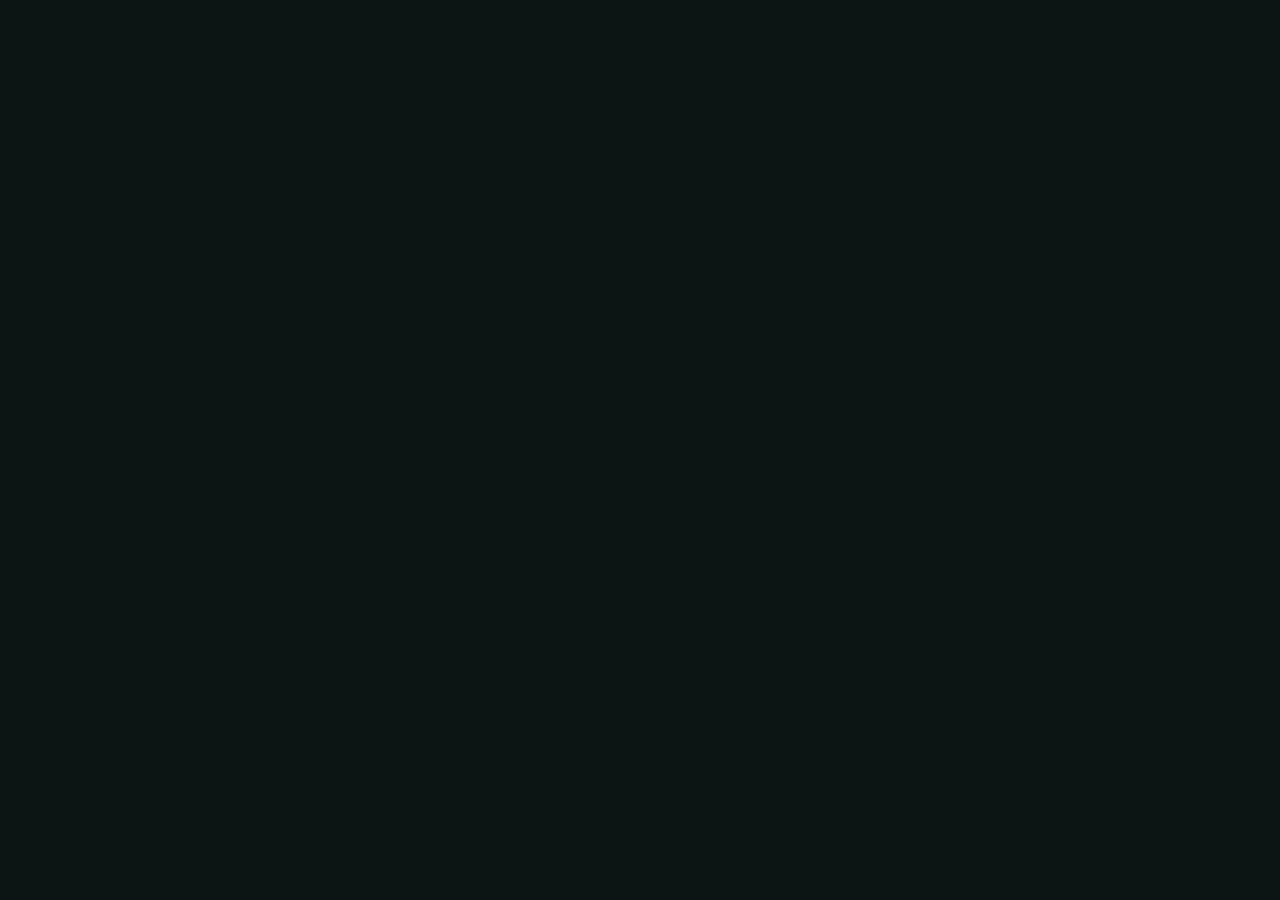
==== static/index.html @ a1730c20 "Apply dark Forest / Task Analysis theme with chartreuse and teal accents" ====
<!DOCTYPE html>
<html lang="en">
<head>
  <meta charset="UTF-8">
  <meta name="viewport" content="width=device-width, initial-scale=1.0">
  <title>APIShield — Automated API Security Testing Platform</title>
  
  <!-- Inter Font (Full Optical Size & Weight Range) -->
  <link rel="preconnect" href="https://fonts.googleapis.com">
  <link rel="preconnect" href="https://fonts.gstatic.com" crossorigin>
  <link href="https://fonts.googleapis.com/css2?family=Inter:ital,opsz,wght@0,14..32,100..900;1,14..32,100..900&display=swap" rel="stylesheet">
  
  <!-- Offline local React scripts -->
  <script src="/static/js/react.js"></script>
  <script src="/static/js/react-dom.js"></script>
  
  <style>
    :root {
      /* Forest Dark Theme Palette (Exact match to Task Analysis / Forest) */
      --bg-canvas: #0c1513;
      --bg-surface: #13221f;
      --bg-surface-elevated: #182a26;
      --bg-surface-card: #152522;
      
      --border-subtle: #233c36;
      --border-hover: #31524a;
      --border-active: #3e685e;
      
      /* Chartreuse Lime Accent */
      --lime-primary: #dcf836;
      --lime-bright: #e7fb55;
      --lime-text: #e1f848;
      --lime-dark: rgba(220, 248, 54, 0.12);
      --lime-border: rgba(220, 248, 54, 0.32);
      --lime-glow: rgba(220, 248, 54, 0.28);

      /* Mint Cyan / Teal Accent */
      --teal-accent: #3ebbb0;
      --teal-light: #5de0d5;
      --teal-dark: rgba(62, 187, 176, 0.12);
      --teal-border: rgba(62, 187, 176, 0.32);

      /* Sage / Olive Accent */
      --sage-accent: #8ec843;
      --sage-dark: rgba(142, 200, 67, 0.15);

      /* Neutral Typography */
      --text-main: #ffffff;
      --text-muted: #8dafa7;
      --text-dim: #5b7a73;

      /* Risk Indicators */
      --danger-text: #ff7675;
      --danger-bg: rgba(255, 118, 117, 0.12);
      --danger-border: rgba(255, 118, 117, 0.35);

      --warn-text: #fed330;
      --warn-bg: rgba(254, 211, 48, 0.12);
      --warn-border: rgba(254, 211, 48, 0.35);

      --pass-text: #dcf836;
      --pass-bg: rgba(220, 248, 54, 0.12);
      --pass-border: rgba(220, 248, 54, 0.35);
    }

    * {
      box-sizing: border-box;
      margin: 0;
      padding: 0;
      font-family: 'Inter', -apple-system, BlinkMacSystemFont, 'SF Pro Display', 'SF Pro Text', 'Helvetica Neue', sans-serif !important;
    }
    
    body {
      background-color: var(--bg-canvas);
      color: var(--text-main);
      min-height: 100vh;
      display: flex;
      flex-direction: column;
      font-feature-settings: 'cv02', 'cv03', 'cv04', 'cv11', 'tnum';
      -webkit-font-smoothing: antialiased;
      -moz-osx-font-smoothing: grayscale;
      text-rendering: optimizeLegibility;
    }

    /* Forest Frosted Navigation Bar */
    header {
      background-color: rgba(12, 21, 19, 0.92);
      backdrop-filter: blur(20px);
      -webkit-backdrop-filter: blur(20px);
      border-bottom: 1px solid var(--border-subtle);
      padding: 0.95rem 2.25rem;
      display: flex;
      justify-content: space-between;
      align-items: center;
      position: sticky;
      top: 0;
      z-index: 100;
    }

    .brand-container {
      display: flex;
      align-items: center;
      gap: 0.85rem;
    }

    .brand-mark {
      width: 14px;
      height: 14px;
      background-color: var(--lime-primary);
      box-shadow: 0 0 14px var(--lime-primary);
      border-radius: 4px;
    }

    .brand-title {
      font-size: 1.15rem;
      font-weight: 800;
      letter-spacing: -0.04em;
      color: #ffffff;
      text-transform: uppercase;
    }

    .brand-title span {
      color: var(--lime-primary);
      font-weight: 800;
    }

    .brand-tag {
      font-size: 0.7rem;
      background-color: var(--teal-dark);
      color: var(--teal-light);
      border: 1px solid var(--teal-border);
      padding: 0.22rem 0.6rem;
      border-radius: 980px;
      font-weight: 700;
      letter-spacing: 0.03em;
    }

    /* Pill Segmented Navigation */
    nav {
      display: flex;
      gap: 0.35rem;
      background: rgba(19, 34, 31, 0.7);
      padding: 0.3rem;
      border-radius: 980px;
      border: 1px solid var(--border-subtle);
    }

    .nav-btn {
      background: transparent;
      border: none;
      color: var(--text-muted);
      padding: 0.45rem 1.1rem;
      border-radius: 980px;
      cursor: pointer;
      font-weight: 600;
      font-size: 0.825rem;
      letter-spacing: -0.015em;
      transition: all 0.2s cubic-bezier(0.16, 1, 0.3, 1);
    }

    .nav-btn:hover {
      color: #ffffff;
      background: rgba(62, 187, 176, 0.1);
    }

    .nav-btn.active {
      color: #0c1513;
      background-color: var(--lime-primary);
      font-weight: 800;
      box-shadow: 0 2px 10px rgba(220, 248, 54, 0.35);
    }

    main {
      flex: 1;
      padding: 2.25rem;
      max-width: 1200px;
      margin: 0 auto;
      width: 100%;
    }

    /* Forest Dark Surface Cards */
    .card {
      background: linear-gradient(180deg, #152522 0%, #111e1b 100%);
      border: 1px solid var(--border-subtle);
      border-radius: 14px;
      padding: 1.75rem;
      margin-bottom: 1.75rem;
      box-shadow: 0 8px 30px rgba(0, 0, 0, 0.35);
    }

    .card-title {
      font-size: 0.825rem;
      font-weight: 800;
      letter-spacing: -0.01em;
      color: var(--text-muted);
      margin-bottom: 1.25rem;
      display: flex;
      align-items: center;
      justify-content: space-between;
      text-transform: uppercase;
    }

    .grid-3 {
      display: grid;
      grid-template-columns: repeat(auto-fit, minmax(280px, 1fr));
      gap: 1.25rem;
      margin-bottom: 1.75rem;
    }

    .stat-card {
      background: linear-gradient(180deg, #162724 0%, #12201d 100%);
      border: 1px solid var(--border-subtle);
      padding: 1.5rem;
      border-radius: 14px;
      display: flex;
      flex-direction: column;
      justify-content: space-between;
      box-shadow: 0 4px 20px rgba(0, 0, 0, 0.3);
      transition: transform 0.2s, border-color 0.2s;
    }

    .stat-card:hover {
      border-color: var(--border-hover);
      transform: translateY(-2px);
    }

    .stat-lbl {
      font-size: 0.775rem;
      color: var(--text-muted);
      text-transform: uppercase;
      letter-spacing: 0.02em;
      font-weight: 700;
    }

    .stat-val {
      font-size: 2.75rem;
      font-weight: 800;
      letter-spacing: -0.05em;
      color: #ffffff;
      margin-top: 0.4rem;
      line-height: 1;
    }

    .stat-val.lime {
      color: var(--lime-primary);
    }

    .stat-val.teal {
      color: var(--teal-accent);
    }

    /* Buttons */
    .btn {
      display: inline-flex;
      align-items: center;
      justify-content: center;
      padding: 0.65rem 1.25rem;
      border-radius: 10px;
      font-size: 0.875rem;
      font-weight: 700;
      letter-spacing: -0.02em;
      cursor: pointer;
      transition: all 0.2s cubic-bezier(0.16, 1, 0.3, 1);
      border: 1px solid transparent;
      outline: none;
    }

    .btn:active {
      transform: scale(0.98);
    }

    .btn-primary {
      background-color: var(--lime-primary);
      color: #0c1513;
      border-color: var(--lime-primary);
      box-shadow: 0 2px 12px rgba(220, 248, 54, 0.25);
    }

    .btn-primary:hover:not(:disabled) {
      background-color: var(--lime-bright);
      box-shadow: 0 4px 18px rgba(220, 248, 54, 0.4);
    }

    .btn-primary:disabled {
      opacity: 0.5;
      cursor: not-allowed;
    }

    .btn-secondary {
      background-color: rgba(62, 187, 176, 0.08);
      color: #e8f7f5;
      border-color: var(--border-subtle);
    }

    .btn-secondary:hover {
      background-color: rgba(62, 187, 176, 0.16);
      border-color: var(--border-hover);
    }

    .btn-demo-vuln {
      background-color: rgba(255, 118, 117, 0.12);
      color: #ff9f9e;
      border: 1px solid rgba(255, 118, 117, 0.35);
    }

    .btn-demo-vuln:hover:not(:disabled) {
      background-color: rgba(255, 118, 117, 0.22);
      border-color: #ff7675;
      color: #ffffff;
    }

    .btn-demo-sec {
      background-color: rgba(62, 187, 176, 0.12);
      color: #5de0d5;
      border: 1px solid rgba(62, 187, 176, 0.35);
    }

    .btn-demo-sec:hover:not(:disabled) {
      background-color: rgba(62, 187, 176, 0.22);
      border-color: var(--teal-accent);
      color: #ffffff;
    }

    .btn-danger {
      background-color: rgba(255, 118, 117, 0.12);
      color: var(--danger-text);
      border-color: var(--danger-border);
    }

    .btn-danger:hover {
      background-color: rgba(255, 118, 117, 0.25);
      color: #ffffff;
    }

    /* Forest Tables */
    table {
      width: 100%;
      border-collapse: collapse;
      text-align: left;
    }

    th {
      padding: 0.85rem 1.15rem;
      border-bottom: 1px solid var(--border-subtle);
      color: var(--text-dim);
      font-size: 0.725rem;
      text-transform: uppercase;
      letter-spacing: 0.04em;
      font-weight: 800;
    }

    td {
      padding: 1rem 1.15rem;
      border-bottom: 1px solid rgba(35, 60, 54, 0.4);
      font-size: 0.9rem;
      font-weight: 500;
      letter-spacing: -0.01em;
    }

    tr:last-child td { border-bottom: none; }

    /* Pill Badges */
    .badge {
      display: inline-flex;
      align-items: center;
      padding: 0.25rem 0.65rem;
      border-radius: 980px;
      font-size: 0.725rem;
      font-weight: 800;
      letter-spacing: 0.02em;
      text-transform: uppercase;
    }

    .badge-PASS {
      background: var(--pass-bg);
      color: var(--pass-text);
      border: 1px solid var(--pass-border);
    }

    .badge-FAIL {
      background: var(--danger-bg);
      color: var(--danger-text);
      border: 1px solid var(--danger-border);
    }

    .badge-WARN {
      background: var(--warn-bg);
      color: var(--warn-text);
      border: 1px solid var(--warn-border);
    }

    .badge-CRITICAL {
      background: rgba(255, 118, 117, 0.18);
      color: #ff9f9e;
      border: 1px solid rgba(255, 118, 117, 0.45);
    }

    .badge-HIGH {
      background: rgba(254, 150, 48, 0.18);
      color: #fdb974;
      border: 1px solid rgba(254, 150, 48, 0.45);
    }

    .badge-MEDIUM {
      background: rgba(254, 211, 48, 0.18);
      color: #fed330;
      border: 1px solid rgba(254, 211, 48, 0.45);
    }

    .badge-LOW {
      background: rgba(62, 187, 176, 0.14);
      color: #5de0d5;
      border: 1px solid var(--teal-border);
    }

    /* Forms */
    .form-group { margin-bottom: 1.25rem; }

    label {
      display: block;
      font-size: 0.8rem;
      font-weight: 700;
      letter-spacing: -0.01em;
      color: var(--text-muted);
      margin-bottom: 0.45rem;
    }

    input, select {
      width: 100%;
      padding: 0.75rem 1rem;
      background: #0a1412;
      border: 1px solid var(--border-subtle);
      border-radius: 10px;
      color: #ffffff;
      font-size: 0.9rem;
      font-weight: 500;
      letter-spacing: -0.01em;
      transition: all 0.2s;
    }

    input:focus, select:focus {
      outline: none;
      border-color: var(--teal-accent);
      box-shadow: 0 0 0 3px var(--teal-dark);
      background: #0d1a17;
    }

    /* Score Gauge Banner */
    .score-banner {
      display: flex;
      align-items: center;
      gap: 2.25rem;
      background: linear-gradient(180deg, #162724 0%, #111e1b 100%);
      border: 1px solid var(--border-subtle);
      border-radius: 16px;
      padding: 2rem;
      margin-bottom: 1.75rem;
      box-shadow: 0 8px 32px rgba(0, 0, 0, 0.4);
    }

    .score-circle {
      width: 110px;
      height: 110px;
      border-radius: 50%;
      display: flex;
      flex-direction: column;
      align-items: center;
      justify-content: center;
      font-size: 2.4rem;
      font-weight: 900;
      letter-spacing: -0.06em;
      border: 4px solid;
      background: #091311;
      flex-shrink: 0;
      line-height: 1;
    }

    /* Finding Cards */
    .finding-card {
      background: linear-gradient(180deg, #142320 0%, #0f1a18 100%);
      border: 1px solid var(--border-subtle);
      border-left: 4px solid;
      border-radius: 12px;
      padding: 1.25rem;
      margin-bottom: 1rem;
      box-shadow: 0 2px 10px rgba(0, 0, 0, 0.25);
    }

    .finding-card.FAIL { border-left-color: var(--danger-text); }
    .finding-card.PASS { border-left-color: var(--lime-primary); }
    .finding-card.WARN { border-left-color: var(--warn-text); }

    .finding-header {
      display: flex;
      justify-content: space-between;
      align-items: center;
      margin-bottom: 0.6rem;
    }

    .finding-title {
      font-weight: 700;
      font-size: 1rem;
      letter-spacing: -0.02em;
      color: #ffffff;
    }

    .finding-detail {
      font-size: 0.875rem;
      color: var(--text-muted);
      margin-bottom: 0.75rem;
      line-height: 1.55;
      font-weight: 400;
    }

    .finding-remedy {
      font-size: 0.825rem;
      background: rgba(62, 187, 176, 0.08);
      border: 1px solid var(--teal-border);
      color: #9ceae3;
      padding: 0.75rem 1rem;
      border-radius: 8px;
      line-height: 1.5;
      font-weight: 500;
    }

    /* Visual Task Analysis Breakdown Chart Elements */
    .visual-breakdown-card {
      background: linear-gradient(180deg, #162724 0%, #12201d 100%);
      border: 1px solid var(--border-subtle);
      border-radius: 14px;
      padding: 1.5rem 1.75rem;
      margin-bottom: 1.75rem;
      box-shadow: 0 4px 20px rgba(0, 0, 0, 0.3);
    }

    .meter-pill {
      display: inline-flex;
      align-items: center;
      gap: 0.5rem;
      font-size: 0.75rem;
      font-weight: 700;
      letter-spacing: 0.01em;
      color: var(--text-muted);
    }

    .meter-dot {
      width: 9px;
      height: 9px;
      border-radius: 50%;
    }

    footer {
      text-align: center;
      padding: 1.75rem;
      font-size: 0.8rem;
      font-weight: 600;
      letter-spacing: -0.01em;
      color: var(--text-dim);
      border-top: 1px solid var(--border-subtle);
      background-color: #080f0e;
    }
  </style>
</head>
<body>
  <div id="root"></div>

  <script>
    const { useState, useEffect, createElement: h } = React;
    const API_BASE = "http://localhost:8000";

    function App() {
      const [tab, setTab] = useState("dashboard");
      const [endpoints, setEndpoints] = useState([]);
      const [reports, setReports] = useState([]);
      const [loading, setLoading] = useState(false);
      const [scanTargetId, setScanTargetId] = useState("");
      const [activeReport, setActiveReport] = useState(null);
      
      const [formData, setFormData] = useState({
        name: "",
        url: "http://127.0.0.1:8000/demo/vulnerable/notes",
        method: "GET",
        auth_type: "none",
        auth_value: ""
      });

      const fetchData = async () => {
        try {
          const epRes = await fetch(`${API_BASE}/api/endpoints`);
          const epData = await epRes.json();
          setEndpoints(epData);
          if (epData.length > 0 && !scanTargetId) {
            setScanTargetId(epData[0].id);
          }
          const repRes = await fetch(`${API_BASE}/api/reports`);
          const repData = await repRes.json();
          setReports(repData);
          if (repData.length > 0 && !activeReport) {
            setActiveReport(repData[0]);
          }
        } catch (e) {
          console.error("API connection error:", e);
        }
      };

      useEffect(() => {
        fetchData();
      }, []);

      const handleRunScan = async (id) => {
        setLoading(true);
        try {
          const res = await fetch(`${API_BASE}/api/scan/${id}`, { method: "POST" });
          const data = await res.json();
          setActiveReport({
            endpoint_name: data.endpoint_name,
            endpoint_url: data.endpoint_url,
            score: data.summary.score,
            risk_level: data.summary.risk_level,
            passed_tests: data.summary.passed_tests,
            failed_tests: data.summary.failed_tests,
            warn_tests: data.summary.warn_tests,
            total_tests: data.summary.total_tests,
            findings: data.findings,
            created_at: new Date().toLocaleString()
          });
          setTab("scanner");
          await fetchData();
        } catch (e) {
          alert("Scan execution failure: " + e);
        }
        setLoading(false);
      };

      const handleAddEndpoint = async (e) => {
        e.preventDefault();
        try {
          const res = await fetch(`${API_BASE}/api/endpoints`, {
            method: "POST",
            headers: { "Content-Type": "application/json" },
            body: JSON.stringify(formData)
          });
          if (res.ok) {
            setFormData({ name: "", url: "", method: "GET", auth_type: "none", auth_value: "" });
            await fetchData();
          }
        } catch (e) {
          alert("Endpoint registration failure: " + e);
        }
      };

      const handleDeleteEndpoint = async (id) => {
        if (!confirm("Confirm endpoint removal?")) return;
        await fetch(`${API_BASE}/api/endpoints/${id}`, { method: "DELETE" });
        await fetchData();
      };

      const renderHeader = () => {
        return h("header", null,
          h("div", { className: "brand-container" },
            h("div", { className: "brand-mark" }),
            h("div", { className: "brand-title" },
              "API",
              h("span", null, "Shield")
            ),
            h("span", { className: "brand-tag" }, "FOREST EDITION")
          ),
          h("nav", null,
            h("button", {
              className: `nav-btn ${tab === 'dashboard' ? 'active' : ''}`,
              onClick: () => setTab("dashboard")
            }, "Dashboard"),
            h("button", {
              className: `nav-btn ${tab === 'endpoints' ? 'active' : ''}`,
              onClick: () => setTab("endpoints")
            }, "Endpoints"),
            h("button", {
              className: `nav-btn ${tab === 'scanner' ? 'active' : ''}`,
              onClick: () => setTab("scanner")
            }, "Security Scanner"),
            h("button", {
              className: `nav-btn ${tab === 'viva' ? 'active' : ''}`,
              onClick: () => setTab("viva")
            }, "Concepts Guide")
          )
        );
      };

      const renderDashboard = () => {
        const avgScore = reports.length > 0 
          ? Math.round(reports.reduce((acc, r) => acc + r.score, 0) / reports.length) 
          : 0;

        const totalPassed = reports.reduce((acc, r) => acc + (r.passed_tests || 0), 0);
        const totalFailed = reports.reduce((acc, r) => acc + (r.failed_tests || 0), 0);
        const totalWarned = reports.reduce((acc, r) => acc + (r.warn_tests || 0), 0);
        const totalChecks = totalPassed + totalFailed + totalWarned;

        const passPct = totalChecks > 0 ? Math.round((totalPassed / totalChecks) * 100) : 0;
        const failPct = totalChecks > 0 ? Math.round((totalFailed / totalChecks) * 100) : 0;
        const warnPct = totalChecks > 0 ? Math.round((totalWarned / totalChecks) * 100) : 0;

        return h("div", null,
          /* Demonstration Targets Card */
          h("div", { className: "card", style: { border: "1px solid var(--lime-border)", background: "linear-gradient(180deg, #162724 0%, #101c19 100%)" } },
            h("div", { className: "card-title", style: { color: "var(--lime-primary)", fontWeight: 800 } }, "Demonstration Targets"),
            h("p", { style: { color: "var(--text-muted)", marginBottom: "1.25rem", fontSize: "0.9rem", fontWeight: 500, letterSpacing: "-0.01em" } },
              "Execute automated security evaluations against built-in vulnerable and hardened endpoints:"
            ),
            h("div", { style: { display: "flex", gap: "0.85rem", flexWrap: "wrap" } },
              h("button", {
                className: "btn btn-demo-vuln",
                disabled: loading,
                onClick: () => {
                  const vuln = endpoints.find(e => e.name.includes("Vulnerable"));
                  if (vuln) handleRunScan(vuln.id);
                  else alert("Vulnerable endpoint not located.");
                }
              }, loading ? "Executing Assessment..." : "Scan Insecure API (Score: ~40)"),
              h("button", {
                className: "btn btn-demo-sec",
                disabled: loading,
                onClick: () => {
                  const sec = endpoints.find(e => e.name.includes("Secure"));
                  if (sec) handleRunScan(sec.id);
                  else alert("Secure endpoint not located.");
                }
              }, loading ? "Executing Assessment..." : "Scan Hardened API (Score: ~100)")
            )
          ),
          
          /* Key Metrics Cards */
          h("div", { className: "grid-3" },
            h("div", { className: "stat-card" },
              h("div", { className: "stat-lbl" }, "Configured Endpoints"),
              h("div", { className: "stat-val teal" }, endpoints.length)
            ),
            h("div", { className: "stat-card" },
              h("div", { className: "stat-lbl" }, "Security Assessments"),
              h("div", { className: "stat-val" }, reports.length)
            ),
            h("div", { className: "stat-card" },
              h("div", { className: "stat-lbl" }, "Average Security Score"),
              h("div", {
                className: "stat-val",
                style: { color: avgScore >= 80 ? "var(--lime-primary)" : avgScore >= 50 ? "var(--warn-text)" : "var(--danger-text)" }
              }, `${avgScore}%`)
            )
          ),

          /* Visual Task Analysis & Security Breakdown Section */
          h("div", { className: "visual-breakdown-card" },
            h("div", { style: { display: "flex", justifyContent: "space-between", alignItems: "center", marginBottom: "1.25rem" } },
              h("div", { className: "card-title", style: { margin: 0, color: "var(--teal-light)" } }, "Security Analysis & Test Distribution"),
              h("div", { style: { display: "flex", gap: "1rem" } },
                h("span", { className: "meter-pill" },
                  h("span", { className: "meter-dot", style: { background: "var(--lime-primary)" } }),
                  `Passed (${passPct}%)`
                ),
                h("span", { className: "meter-pill" },
                  h("span", { className: "meter-dot", style: { background: "var(--warn-text)" } }),
                  `Warnings (${warnPct}%)`
                ),
                h("span", { className: "meter-pill" },
                  h("span", { className: "meter-dot", style: { background: "var(--danger-text)" } }),
                  `Failed (${failPct}%)`
                )
              )
            ),
            /* Visual Progress Bar */
            h("div", {
              style: {
                width: "100%",
                height: "12px",
                background: "#0a1412",
                borderRadius: "980px",
                overflow: "hidden",
                display: "flex",
                border: "1px solid var(--border-subtle)",
                marginBottom: "1.25rem"
              }
            },
              totalChecks > 0 ? [
                h("div", { key: "p", style: { width: `${passPct}%`, background: "var(--lime-primary)", transition: "width 0.5s" } }),
                h("div", { key: "w", style: { width: `${warnPct}%`, background: "var(--warn-text)", transition: "width 0.5s" } }),
                h("div", { key: "f", style: { width: `${failPct}%`, background: "var(--danger-text)", transition: "width 0.5s" } })
              ] : h("div", { style: { width: "100%", background: "#1c322c" } })
            ),
            /* Coverage Sub-Grid */
            h("div", { style: { display: "grid", gridTemplateColumns: "repeat(auto-fit, minmax(170px, 1fr))", gap: "0.85rem" } },
              [
                { label: "Authentication Check", status: "Active", col: "var(--lime-primary)" },
                { label: "SQL Injection Probe", status: "Active", col: "var(--teal-accent)" },
                { label: "XSS Sanitization", status: "Active", col: "var(--lime-primary)" },
                { label: "Rate Limiting", status: "Active", col: "var(--sage-accent)" },
                { label: "Security Headers", status: "Active", col: "var(--teal-accent)" },
                { label: "Information Disclosure", status: "Active", col: "var(--lime-primary)" }
              ].map((item, i) => h("div", {
                key: i,
                style: {
                  background: "#0e1a17",
                  border: "1px solid var(--border-subtle)",
                  borderRadius: "10px",
                  padding: "0.85rem 1rem"
                }
              },
                h("div", { style: { fontSize: "0.725rem", color: "var(--text-muted)", fontWeight: 700, textTransform: "uppercase", marginBottom: "0.25rem" } }, item.label),
                h("div", { style: { fontSize: "0.875rem", fontWeight: 800, color: item.col } }, item.status)
              ))
            )
          ),

          /* Assessment Audit Log Table */
          h("div", { className: "card" },
            h("div", { className: "card-title" }, "Assessment Audit Log"),
            reports.length === 0 
              ? h("p", { style: { color: "var(--text-dim)", padding: "1.5rem 0", fontSize: "0.9rem", fontWeight: 500 } }, "No scans executed yet. Use the demonstration targets above or configure an endpoint.")
              : h("table", null,
                  h("thead", null,
                    h("tr", null,
                      h("th", null, "Target Endpoint"),
                      h("th", null, "Score"),
                      h("th", null, "Risk Level"),
                      h("th", null, "Passed / Failed / Warned"),
                      h("th", null, "Timestamp"),
                      h("th", null, "Action")
                    )
                  ),
                  h("tbody", null,
                    reports.map(r => h("tr", { key: r.id },
                      h("td", null, h("span", { style: { fontWeight: 700, color: "#ffffff", letterSpacing: "-0.01em" } }, r.endpoint_name)),
                      h("td", null,
                        h("span", {
                          style: {
                            fontWeight: 800,
                            letterSpacing: "-0.02em",
                            color: r.score >= 80 ? "var(--lime-primary)" : r.score >= 50 ? "var(--warn-text)" : "var(--danger-text)"
                          }
                        }, `${r.score} / 100`)
                      ),
                      h("td", null,
                        h("span", {
                          className: `badge badge-${r.risk_level === 'LOW' ? 'LOW' : r.risk_level === 'MEDIUM' ? 'MEDIUM' : 'CRITICAL'}`
                        }, r.risk_level)
                      ),
                      h("td", null,
                        h("span", { style: { fontWeight: 700, color: "var(--lime-text)" } }, `${r.passed_tests}P`),
                        "  ",
                        h("span", { style: { fontWeight: 700, color: "var(--danger-text)" } }, `${r.failed_tests}F`),
                        "  ",
                        h("span", { style: { fontWeight: 700, color: "var(--warn-text)" } }, `${r.warn_tests}W`)
                      ),
                      h("td", { style: { color: "var(--text-dim)", fontWeight: 500, fontSize: "0.8rem" } }, r.created_at),
                      h("td", null,
                        h("button", {
                          className: "btn btn-secondary",
                          style: { padding: "0.35rem 0.8rem", fontSize: "0.775rem", borderRadius: "8px" },
                          onClick: () => {
                            setActiveReport(r);
                            setTab("scanner");
                          }
                        }, "View Report")
                      )
                    ))
                  )
                )
          )
        );
      };

      const renderEndpoints = () => {
        return h("div", null,
          h("div", { className: "card" },
            h("div", { className: "card-title" }, "Register Target Endpoint"),
            h("form", { onSubmit: handleAddEndpoint },
              h("div", { style: { display: "grid", gridTemplateColumns: "1fr 1fr", gap: "1.25rem" } },
                h("div", { className: "form-group" },
                  h("label", null, "Target Name:"),
                  h("input", {
                    required: true,
                    placeholder: "e.g. Authentication Service",
                    value: formData.name,
                    onChange: (e) => setFormData({ ...formData, name: e.target.value })
                  })
                ),
                h("div", { className: "form-group" },
                  h("label", null, "API URL:"),
                  h("input", {
                    required: true,
                    placeholder: "http://localhost:8000/api/users",
                    value: formData.url,
                    onChange: (e) => setFormData({ ...formData, url: e.target.value })
                  })
                )
              ),
              h("div", { style: { display: "grid", gridTemplateColumns: "1fr 1fr 1fr", gap: "1.25rem" } },
                h("div", { className: "form-group" },
                  h("label", null, "HTTP Method:"),
                  h("select", {
                    value: formData.method,
                    onChange: (e) => setFormData({ ...formData, method: e.target.value })
                  },
                    h("option", { value: "GET" }, "GET"),
                    h("option", { value: "POST" }, "POST"),
                    h("option", { value: "PUT" }, "PUT"),
                    h("option", { value: "DELETE" }, "DELETE")
                  )
                ),
                h("div", { className: "form-group" },
                  h("label", null, "Authentication Scheme:"),
                  h("select", {
                    value: formData.auth_type,
                    onChange: (e) => setFormData({ ...formData, auth_type: e.target.value })
                  },
                    h("option", { value: "none" }, "None (Public API)"),
                    h("option", { value: "bearer" }, "Bearer Token"),
                    h("option", { value: "basic" }, "Basic Authentication")
                  )
                ),
                h("div", { className: "form-group" },
                  h("label", null, "Credential Token (Optional):"),
                  h("input", {
                    placeholder: "secret-token-123",
                    value: formData.auth_value,
                    onChange: (e) => setFormData({ ...formData, auth_value: e.target.value })
                  })
                )
              ),
              h("button", { type: "submit", className: "btn btn-primary" }, "Register Target")
            )
          ),

          h("div", { className: "card" },
            h("div", { className: "card-title" }, "Registered Target Inventory"),
            h("table", null,
              h("thead", null,
                h("tr", null,
                  h("th", null, "Name"),
                  h("th", null, "Method"),
                  h("th", null, "URL"),
                  h("th", null, "Auth Type"),
                  h("th", null, "Operations")
                )
              ),
              h("tbody", null,
                endpoints.map(ep => h("tr", { key: ep.id },
                  h("td", null, h("span", { style: { fontWeight: 700, color: "#ffffff", letterSpacing: "-0.01em" } }, ep.name)),
                  h("td", null, h("span", { className: "badge", style: { background: "var(--teal-dark)", color: "var(--teal-light)", border: "1px solid var(--teal-border)" } }, ep.method)),
                  h("td", { style: { fontWeight: 600, color: "var(--teal-light)", fontSize: "0.85rem", letterSpacing: "-0.02em" } }, ep.url),
                  h("td", { style: { textTransform: "capitalize", color: "var(--text-muted)", fontWeight: 500 } }, ep.auth_type),
                  h("td", null,
                    h("button", {
                      className: "btn btn-primary",
                      style: { padding: "0.3rem 0.75rem", marginRight: "0.5rem", fontSize: "0.775rem", borderRadius: "8px" },
                      onClick: () => handleRunScan(ep.id)
                    }, "Scan"),
                    h("button", {
                      className: "btn btn-danger",
                      style: { padding: "0.3rem 0.75rem", fontSize: "0.775rem", borderRadius: "8px" },
                      onClick: () => handleDeleteEndpoint(ep.id)
                    }, "Remove")
                  )
                ))
              )
            )
          )
        );
      };

      const renderScanner = () => {
        return h("div", null,
          h("div", { className: "card" },
            h("div", { className: "card-title" }, "Automated Security Assessment Engine"),
            h("div", { style: { display: "flex", gap: "1rem", alignItems: "flex-end", flexWrap: "wrap" } },
              h("div", { style: { flex: 1, minWidth: "260px" } },
                h("label", null, "Select Target for Vulnerability Scan:"),
                h("select", {
                  value: scanTargetId,
                  onChange: (e) => setScanTargetId(e.target.value)
                },
                  endpoints.map(ep => h("option", { key: ep.id, value: ep.id }, `${ep.name} [${ep.method} ${ep.url}]`))
                )
              ),
              h("button", {
                className: "btn btn-primary",
                style: { padding: "0.8rem 1.85rem", fontSize: "0.925rem" },
                disabled: loading || !scanTargetId,
                onClick: () => handleRunScan(scanTargetId)
              }, loading ? "Executing Security Engine..." : "Execute Security Assessment")
            )
          ),

          activeReport && h("div", null,
            h("div", { className: "score-banner" },
              h("div", {
                className: "score-circle",
                style: {
                  borderColor: activeReport.score >= 80 ? "var(--lime-primary)" : activeReport.score >= 50 ? "var(--warn-text)" : "var(--danger-text)",
                  color: activeReport.score >= 80 ? "var(--lime-primary)" : activeReport.score >= 50 ? "var(--warn-text)" : "var(--danger-text)",
                  boxShadow: activeReport.score >= 80 ? "0 0 24px rgba(220, 248, 54, 0.3)" : "none"
                }
              },
                activeReport.score,
                h("span", { style: { fontSize: "0.625rem", color: "var(--text-dim)", fontWeight: 800, letterSpacing: "0.05em", marginTop: "4px" } }, "SCORE")
              ),
              h("div", { style: { flex: 1 } },
                h("div", { style: { display: "flex", alignItems: "center", gap: "0.75rem", marginBottom: "0.4rem" } },
                  h("h2", { style: { fontSize: "1.4rem", fontWeight: 800, letterSpacing: "-0.03em" } }, activeReport.endpoint_name),
                  h("span", {
                    className: `badge badge-${activeReport.risk_level === 'LOW' ? 'LOW' : activeReport.risk_level === 'MEDIUM' ? 'MEDIUM' : 'CRITICAL'}`
                  }, `${activeReport.risk_level} RISK`)
                ),
                h("div", { style: { color: "var(--teal-light)", fontWeight: 600, fontSize: "0.875rem", letterSpacing: "-0.02em", marginBottom: "0.75rem" } },
                  activeReport.endpoint_url
                ),
                h("div", { style: { display: "flex", gap: "1.5rem", fontSize: "0.825rem", fontWeight: 700 } },
                  h("span", { style: { color: "var(--lime-text)" } }, `Passed: ${activeReport.passed_tests}`),
                  h("span", { style: { color: "var(--danger-text)" } }, `Failed: ${activeReport.failed_tests}`),
                  h("span", { style: { color: "var(--warn-text)" } }, `Warnings: ${activeReport.warn_tests}`)
                )
              )
            ),

            h("div", { className: "card" },
              h("div", { className: "card-title" }, "Detailed Findings & Remediation Instructions"),
              (activeReport.findings || []).map((f, idx) => h("div", {
                key: idx,
                className: `finding-card ${f.status}`
              },
                h("div", { className: "finding-header" },
                  h("div", { className: "finding-title" }, f.test_name),
                  h("div", { style: { display: "flex", gap: "0.45rem" } },
                    h("span", { className: `badge badge-${f.status}` }, f.status),
                    h("span", { className: `badge badge-${f.severity}` }, f.severity)
                  )
                ),
                h("div", { className: "finding-detail" }, f.detail),
                h("div", { className: "finding-remedy" },
                  h("strong", { style: { color: "#ffffff", fontWeight: 700 } }, "Remediation Recommendation: "),
                  f.remediation
                )
              ))
            )
          )
        );
      };

      const renderViva = () => {
        return h("div", null,
          h("div", { className: "card" },
            h("div", { className: "card-title" }, "Secure Software Engineering (SSE) Core Principles"),
            h("div", { style: { lineHeight: 1.6, fontSize: "0.925rem", color: "var(--text-muted)", fontWeight: 400 } },
              h("p", { style: { marginBottom: "1.25rem" } },
                "This platform integrates systematic verification across the ",
                h("strong", { style: { color: "#ffffff", fontWeight: 700 } }, "Secure Software Development Life Cycle (Secure SDLC)"),
                " targeting the OWASP API Top 10 vulnerabilities:"
              ),
              h("div", { style: { display: "grid", gridTemplateColumns: "1fr 1fr", gap: "1.25rem", marginTop: "1rem" } },
                h("div", { style: { background: "#0e1a17", border: "1px solid var(--border-subtle)", padding: "1.25rem", borderRadius: "12px" } },
                  h("div", { style: { color: "var(--lime-primary)", fontWeight: 800, marginBottom: "0.45rem", fontSize: "0.9rem", letterSpacing: "-0.01em" } }, "Authentication & Access Control"),
                  h("p", { style: { fontSize: "0.825rem", color: "var(--text-muted)", lineHeight: 1.55 } },
                    "Prevents Broken Object Level Authorization & Broken Authentication by enforcing valid Bearer tokens and denying unauthenticated access."
                  )
                ),
                h("div", { style: { background: "#0e1a17", border: "1px solid var(--border-subtle)", padding: "1.25rem", borderRadius: "12px" } },
                  h("div", { style: { color: "var(--teal-light)", fontWeight: 800, marginBottom: "0.45rem", fontSize: "0.9rem", letterSpacing: "-0.01em" } }, "Input Sanitization & Output Encoding"),
                  h("p", { style: { fontSize: "0.825rem", color: "var(--text-muted)", lineHeight: 1.55 } },
                    "Neutralizes SQL Injection and Cross-Site Scripting (XSS) via parameter binding and HTML entity escaping."
                  )
                ),
                h("div", { style: { background: "#0e1a17", border: "1px solid var(--border-subtle)", padding: "1.25rem", borderRadius: "12px" } },
                  h("div", { style: { color: "var(--sage-accent)", fontWeight: 800, marginBottom: "0.45rem", fontSize: "0.9rem", letterSpacing: "-0.01em" } }, "Rate Limiting & Anti-Abuse"),
                  h("p", { style: { fontSize: "0.825rem", color: "var(--text-muted)", lineHeight: 1.55 } },
                    "Mitigates denial-of-service and automated brute-force attacks by returning HTTP 429 upon request burst thresholds."
                  )
                ),
                h("div", { style: { background: "#0e1a17", border: "1px solid var(--border-subtle)", padding: "1.25rem", borderRadius: "12px" } },
                  h("div", { style: { color: "var(--lime-primary)", fontWeight: 800, marginBottom: "0.45rem", fontSize: "0.9rem", letterSpacing: "-0.01em" } }, "Defense in Depth & Header Hardening"),
                  h("p", { style: { fontSize: "0.825rem", color: "var(--text-muted)", lineHeight: 1.55 } },
                    "Deploys protective browser headers (Content-Security-Policy, X-Frame-Options, X-Content-Type-Options) to minimize attack surface."
                  )
                )
              )
            )
          )
        );
      };

      return h("div", null,
        renderHeader(),
        h("main", null,
          tab === "dashboard" && renderDashboard(),
          tab === "endpoints" && renderEndpoints(),
          tab === "scanner" && renderScanner(),
          tab === "viva" && renderViva()
        ),
        h("footer", null,
          "APIShield — Automated API Security Testing & Vulnerability Assessment Platform"
        )
      );
    }

    ReactDOM.createRoot(document.getElementById("root")).render(h(App));
  </script>
</body>
</html>
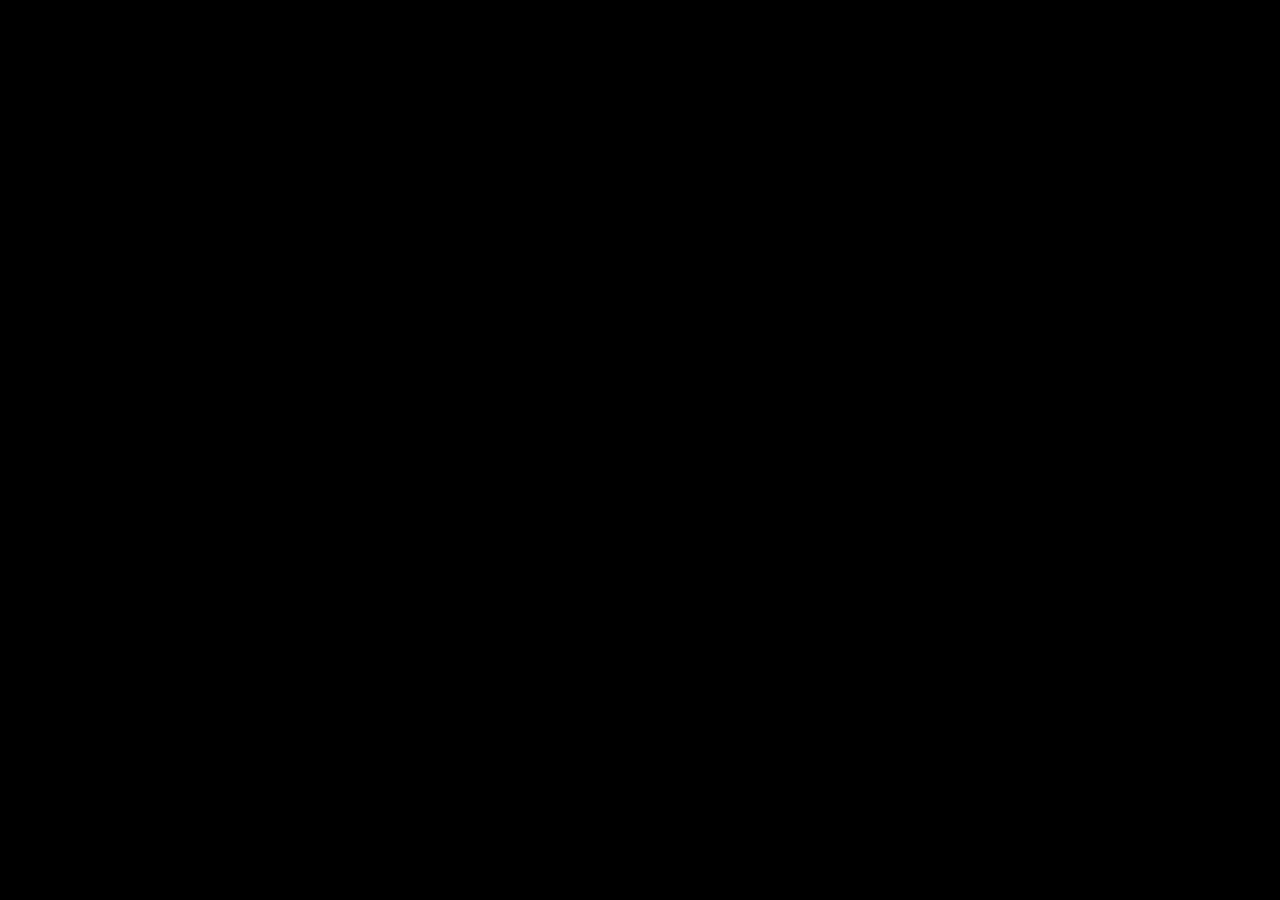
==== commit 7f4c6ab1: "clean: remove group 6 tag, academic credentials card, and student names from app" ====
--- a/static/index.html
+++ b/static/index.html
@@ -3,7 +3,7 @@
 <head>
   <meta charset="UTF-8">
   <meta name="viewport" content="width=device-width, initial-scale=1.0">
-  <title>APIShield — Automated API Security Testing Platform</title>
+  <title>APIShield — API Security Testing Platform</title>
   
   <!-- Inter Font (Full Optical Size & Weight Range) -->
   <link rel="preconnect" href="https://fonts.googleapis.com">
@@ -16,51 +16,38 @@
   
   <style>
     :root {
-      /* Forest Dark Theme Palette (Exact match to Task Analysis / Forest) */
-      --bg-canvas: #0c1513;
-      --bg-surface: #13221f;
-      --bg-surface-elevated: #182a26;
-      --bg-surface-card: #152522;
+      /* Apple-style Pitch Black & Lime Green Palette */
+      --bg-canvas: #000000;
+      --bg-surface: #0e0e11;
+      --bg-surface-elevated: #15151a;
+      --bg-surface-card: #121216;
       
-      --border-subtle: #233c36;
-      --border-hover: #31524a;
-      --border-active: #3e685e;
+      --border-subtle: rgba(255, 255, 255, 0.08);
+      --border-hover: rgba(255, 255, 255, 0.16);
+      --border-active: rgba(255, 255, 255, 0.25);
       
-      /* Chartreuse Lime Accent */
-      --lime-primary: #dcf836;
-      --lime-bright: #e7fb55;
-      --lime-text: #e1f848;
-      --lime-dark: rgba(220, 248, 54, 0.12);
-      --lime-border: rgba(220, 248, 54, 0.32);
-      --lime-glow: rgba(220, 248, 54, 0.28);
-
-      /* Mint Cyan / Teal Accent */
-      --teal-accent: #3ebbb0;
-      --teal-light: #5de0d5;
-      --teal-dark: rgba(62, 187, 176, 0.12);
-      --teal-border: rgba(62, 187, 176, 0.32);
-
-      /* Sage / Olive Accent */
-      --sage-accent: #8ec843;
-      --sage-dark: rgba(142, 200, 67, 0.15);
-
-      /* Neutral Typography */
+      --lime-primary: #84cc16;
+      --lime-bright: #a3e635;
+      --lime-text: #bef264;
+      --lime-dark: rgba(132, 204, 22, 0.12);
+      --lime-border: rgba(132, 204, 22, 0.3);
+      --lime-glow: rgba(132, 204, 22, 0.25);
+
       --text-main: #ffffff;
-      --text-muted: #8dafa7;
-      --text-dim: #5b7a73;
-
-      /* Risk Indicators */
-      --danger-text: #ff7675;
-      --danger-bg: rgba(255, 118, 117, 0.12);
-      --danger-border: rgba(255, 118, 117, 0.35);
-
-      --warn-text: #fed330;
-      --warn-bg: rgba(254, 211, 48, 0.12);
-      --warn-border: rgba(254, 211, 48, 0.35);
-
-      --pass-text: #dcf836;
-      --pass-bg: rgba(220, 248, 54, 0.12);
-      --pass-border: rgba(220, 248, 54, 0.35);
+      --text-muted: #a1a1aa;
+      --text-dim: #71717a;
+
+      --danger-text: #f87171;
+      --danger-bg: rgba(239, 68, 68, 0.1);
+      --danger-border: rgba(239, 68, 68, 0.3);
+
+      --warn-text: #fbbf24;
+      --warn-bg: rgba(245, 158, 11, 0.1);
+      --warn-border: rgba(245, 158, 11, 0.3);
+
+      --pass-text: #bef264;
+      --pass-bg: rgba(132, 204, 22, 0.1);
+      --pass-border: rgba(132, 204, 22, 0.3);
     }
 
     * {
@@ -82,13 +69,13 @@
       text-rendering: optimizeLegibility;
     }
 
-    /* Forest Frosted Navigation Bar */
+    /* Apple-style Frosted Glass Navigation Bar */
     header {
-      background-color: rgba(12, 21, 19, 0.92);
+      background-color: rgba(10, 10, 14, 0.85);
       backdrop-filter: blur(20px);
       -webkit-backdrop-filter: blur(20px);
       border-bottom: 1px solid var(--border-subtle);
-      padding: 0.95rem 2.25rem;
+      padding: 0.9rem 2.25rem;
       display: flex;
       justify-content: space-between;
       align-items: center;
@@ -126,20 +113,20 @@
 
     .brand-tag {
       font-size: 0.7rem;
-      background-color: var(--teal-dark);
-      color: var(--teal-light);
-      border: 1px solid var(--teal-border);
-      padding: 0.22rem 0.6rem;
+      background-color: var(--lime-dark);
+      color: var(--lime-text);
+      border: 1px solid var(--lime-border);
+      padding: 0.2rem 0.55rem;
       border-radius: 980px;
       font-weight: 700;
-      letter-spacing: 0.03em;
-    }
-
-    /* Pill Segmented Navigation */
+      letter-spacing: 0.02em;
+    }
+
+    /* Apple Pill Segmented Navigation */
     nav {
       display: flex;
       gap: 0.35rem;
-      background: rgba(19, 34, 31, 0.7);
+      background: rgba(255, 255, 255, 0.04);
       padding: 0.3rem;
       border-radius: 980px;
       border: 1px solid var(--border-subtle);
@@ -149,7 +136,7 @@
       background: transparent;
       border: none;
       color: var(--text-muted);
-      padding: 0.45rem 1.1rem;
+      padding: 0.45rem 1.05rem;
       border-radius: 980px;
       cursor: pointer;
       font-weight: 600;
@@ -160,14 +147,14 @@
 
     .nav-btn:hover {
       color: #ffffff;
-      background: rgba(62, 187, 176, 0.1);
+      background: rgba(255, 255, 255, 0.06);
     }
 
     .nav-btn.active {
-      color: #0c1513;
+      color: #000000;
       background-color: var(--lime-primary);
-      font-weight: 800;
-      box-shadow: 0 2px 10px rgba(220, 248, 54, 0.35);
+      font-weight: 700;
+      box-shadow: 0 2px 10px rgba(132, 204, 22, 0.35);
     }
 
     main {
@@ -178,14 +165,14 @@
       width: 100%;
     }
 
-    /* Forest Dark Surface Cards */
+    /* Apple Dark Elevated Cards */
     .card {
-      background: linear-gradient(180deg, #152522 0%, #111e1b 100%);
+      background: linear-gradient(180deg, #131317 0%, #0e0e12 100%);
       border: 1px solid var(--border-subtle);
       border-radius: 14px;
       padding: 1.75rem;
       margin-bottom: 1.75rem;
-      box-shadow: 0 8px 30px rgba(0, 0, 0, 0.35);
+      box-shadow: 0 8px 30px rgba(0, 0, 0, 0.5);
     }
 
     .card-title {
@@ -208,14 +195,14 @@
     }
 
     .stat-card {
-      background: linear-gradient(180deg, #162724 0%, #12201d 100%);
+      background: linear-gradient(180deg, #141418 0%, #0e0e12 100%);
       border: 1px solid var(--border-subtle);
       padding: 1.5rem;
       border-radius: 14px;
       display: flex;
       flex-direction: column;
       justify-content: space-between;
-      box-shadow: 0 4px 20px rgba(0, 0, 0, 0.3);
+      box-shadow: 0 4px 20px rgba(0, 0, 0, 0.4);
       transition: transform 0.2s, border-color 0.2s;
     }
 
@@ -245,11 +232,7 @@
       color: var(--lime-primary);
     }
 
-    .stat-val.teal {
-      color: var(--teal-accent);
-    }
-
-    /* Buttons */
+    /* Apple-style Buttons */
     .btn {
       display: inline-flex;
       align-items: center;
@@ -271,14 +254,14 @@
 
     .btn-primary {
       background-color: var(--lime-primary);
-      color: #0c1513;
+      color: #000000;
       border-color: var(--lime-primary);
-      box-shadow: 0 2px 12px rgba(220, 248, 54, 0.25);
+      box-shadow: 0 2px 12px rgba(132, 204, 22, 0.25);
     }
 
     .btn-primary:hover:not(:disabled) {
       background-color: var(--lime-bright);
-      box-shadow: 0 4px 18px rgba(220, 248, 54, 0.4);
+      box-shadow: 0 4px 18px rgba(132, 204, 22, 0.4);
     }
 
     .btn-primary:disabled {
@@ -287,52 +270,52 @@
     }
 
     .btn-secondary {
-      background-color: rgba(62, 187, 176, 0.08);
-      color: #e8f7f5;
+      background-color: rgba(255, 255, 255, 0.06);
+      color: #ffffff;
       border-color: var(--border-subtle);
     }
 
     .btn-secondary:hover {
-      background-color: rgba(62, 187, 176, 0.16);
+      background-color: rgba(255, 255, 255, 0.12);
       border-color: var(--border-hover);
     }
 
     .btn-demo-vuln {
-      background-color: rgba(255, 118, 117, 0.12);
-      color: #ff9f9e;
-      border: 1px solid rgba(255, 118, 117, 0.35);
+      background-color: rgba(239, 68, 68, 0.1);
+      color: #fca5a5;
+      border: 1px solid rgba(239, 68, 68, 0.3);
     }
 
     .btn-demo-vuln:hover:not(:disabled) {
-      background-color: rgba(255, 118, 117, 0.22);
-      border-color: #ff7675;
+      background-color: rgba(239, 68, 68, 0.2);
+      border-color: #ef4444;
       color: #ffffff;
     }
 
     .btn-demo-sec {
-      background-color: rgba(62, 187, 176, 0.12);
-      color: #5de0d5;
-      border: 1px solid rgba(62, 187, 176, 0.35);
+      background-color: rgba(132, 204, 22, 0.1);
+      color: #bef264;
+      border: 1px solid rgba(132, 204, 22, 0.3);
     }
 
     .btn-demo-sec:hover:not(:disabled) {
-      background-color: rgba(62, 187, 176, 0.22);
-      border-color: var(--teal-accent);
+      background-color: rgba(132, 204, 22, 0.2);
+      border-color: var(--lime-primary);
       color: #ffffff;
     }
 
     .btn-danger {
-      background-color: rgba(255, 118, 117, 0.12);
+      background-color: rgba(239, 68, 68, 0.1);
       color: var(--danger-text);
       border-color: var(--danger-border);
     }
 
     .btn-danger:hover {
-      background-color: rgba(255, 118, 117, 0.25);
+      background-color: rgba(239, 68, 68, 0.25);
       color: #ffffff;
     }
 
-    /* Forest Tables */
+    /* Apple-style Tables */
     table {
       width: 100%;
       border-collapse: collapse;
@@ -351,7 +334,7 @@
 
     td {
       padding: 1rem 1.15rem;
-      border-bottom: 1px solid rgba(35, 60, 54, 0.4);
+      border-bottom: 1px solid rgba(255, 255, 255, 0.04);
       font-size: 0.9rem;
       font-weight: 500;
       letter-spacing: -0.01em;
@@ -359,7 +342,7 @@
 
     tr:last-child td { border-bottom: none; }
 
-    /* Pill Badges */
+    /* Apple-style Pill Badges */
     .badge {
       display: inline-flex;
       align-items: center;
@@ -390,30 +373,30 @@
     }
 
     .badge-CRITICAL {
-      background: rgba(255, 118, 117, 0.18);
-      color: #ff9f9e;
-      border: 1px solid rgba(255, 118, 117, 0.45);
+      background: rgba(220, 38, 38, 0.2);
+      color: #fca5a5;
+      border: 1px solid rgba(220, 38, 38, 0.5);
     }
 
     .badge-HIGH {
-      background: rgba(254, 150, 48, 0.18);
-      color: #fdb974;
-      border: 1px solid rgba(254, 150, 48, 0.45);
+      background: rgba(234, 88, 12, 0.2);
+      color: #fdba74;
+      border: 1px solid rgba(234, 88, 12, 0.5);
     }
 
     .badge-MEDIUM {
-      background: rgba(254, 211, 48, 0.18);
-      color: #fed330;
-      border: 1px solid rgba(254, 211, 48, 0.45);
+      background: rgba(217, 119, 6, 0.2);
+      color: #fde047;
+      border: 1px solid rgba(217, 119, 6, 0.5);
     }
 
     .badge-LOW {
-      background: rgba(62, 187, 176, 0.14);
-      color: #5de0d5;
-      border: 1px solid var(--teal-border);
-    }
-
-    /* Forms */
+      background: rgba(132, 204, 22, 0.15);
+      color: #bef264;
+      border: 1px solid var(--lime-border);
+    }
+
+    /* Apple-style Forms */
     .form-group { margin-bottom: 1.25rem; }
 
     label {
@@ -428,7 +411,7 @@
     input, select {
       width: 100%;
       padding: 0.75rem 1rem;
-      background: #0a1412;
+      background: #070709;
       border: 1px solid var(--border-subtle);
       border-radius: 10px;
       color: #ffffff;
@@ -440,22 +423,22 @@
 
     input:focus, select:focus {
       outline: none;
-      border-color: var(--teal-accent);
-      box-shadow: 0 0 0 3px var(--teal-dark);
-      background: #0d1a17;
-    }
-
-    /* Score Gauge Banner */
+      border-color: var(--lime-primary);
+      box-shadow: 0 0 0 3px var(--lime-dark);
+      background: #0a0a0e;
+    }
+
+    /* Apple Score Gauge Banner */
     .score-banner {
       display: flex;
       align-items: center;
       gap: 2.25rem;
-      background: linear-gradient(180deg, #162724 0%, #111e1b 100%);
+      background: linear-gradient(180deg, #131318 0%, #0c0c0f 100%);
       border: 1px solid var(--border-subtle);
       border-radius: 16px;
       padding: 2rem;
       margin-bottom: 1.75rem;
-      box-shadow: 0 8px 32px rgba(0, 0, 0, 0.4);
+      box-shadow: 0 8px 32px rgba(0, 0, 0, 0.6);
     }
 
     .score-circle {
@@ -470,20 +453,20 @@
       font-weight: 900;
       letter-spacing: -0.06em;
       border: 4px solid;
-      background: #091311;
+      background: #060608;
       flex-shrink: 0;
       line-height: 1;
     }
 
-    /* Finding Cards */
+    /* Apple Health style Finding Cards */
     .finding-card {
-      background: linear-gradient(180deg, #142320 0%, #0f1a18 100%);
+      background: linear-gradient(180deg, #111115 0%, #0c0c0f 100%);
       border: 1px solid var(--border-subtle);
       border-left: 4px solid;
       border-radius: 12px;
       padding: 1.25rem;
       margin-bottom: 1rem;
-      box-shadow: 0 2px 10px rgba(0, 0, 0, 0.25);
+      box-shadow: 0 2px 10px rgba(0, 0, 0, 0.3);
     }
 
     .finding-card.FAIL { border-left-color: var(--danger-text); }
@@ -514,39 +497,13 @@
 
     .finding-remedy {
       font-size: 0.825rem;
-      background: rgba(62, 187, 176, 0.08);
-      border: 1px solid var(--teal-border);
-      color: #9ceae3;
+      background: rgba(132, 204, 22, 0.06);
+      border: 1px solid var(--lime-border);
+      color: var(--lime-text);
       padding: 0.75rem 1rem;
       border-radius: 8px;
       line-height: 1.5;
       font-weight: 500;
-    }
-
-    /* Visual Task Analysis Breakdown Chart Elements */
-    .visual-breakdown-card {
-      background: linear-gradient(180deg, #162724 0%, #12201d 100%);
-      border: 1px solid var(--border-subtle);
-      border-radius: 14px;
-      padding: 1.5rem 1.75rem;
-      margin-bottom: 1.75rem;
-      box-shadow: 0 4px 20px rgba(0, 0, 0, 0.3);
-    }
-
-    .meter-pill {
-      display: inline-flex;
-      align-items: center;
-      gap: 0.5rem;
-      font-size: 0.75rem;
-      font-weight: 700;
-      letter-spacing: 0.01em;
-      color: var(--text-muted);
-    }
-
-    .meter-dot {
-      width: 9px;
-      height: 9px;
-      border-radius: 50%;
     }
 
     footer {
@@ -557,7 +514,7 @@
       letter-spacing: -0.01em;
       color: var(--text-dim);
       border-top: 1px solid var(--border-subtle);
-      background-color: #080f0e;
+      background-color: #000000;
     }
   </style>
 </head>
@@ -663,7 +620,7 @@
               "API",
               h("span", null, "Shield")
             ),
-            h("span", { className: "brand-tag" }, "FOREST EDITION")
+            h("span", { className: "brand-tag" }, "SECURITY PLATFORM")
           ),
           h("nav", null,
             h("button", {
@@ -691,21 +648,11 @@
           ? Math.round(reports.reduce((acc, r) => acc + r.score, 0) / reports.length) 
           : 0;
 
-        const totalPassed = reports.reduce((acc, r) => acc + (r.passed_tests || 0), 0);
-        const totalFailed = reports.reduce((acc, r) => acc + (r.failed_tests || 0), 0);
-        const totalWarned = reports.reduce((acc, r) => acc + (r.warn_tests || 0), 0);
-        const totalChecks = totalPassed + totalFailed + totalWarned;
-
-        const passPct = totalChecks > 0 ? Math.round((totalPassed / totalChecks) * 100) : 0;
-        const failPct = totalChecks > 0 ? Math.round((totalFailed / totalChecks) * 100) : 0;
-        const warnPct = totalChecks > 0 ? Math.round((totalWarned / totalChecks) * 100) : 0;
-
         return h("div", null,
-          /* Demonstration Targets Card */
-          h("div", { className: "card", style: { border: "1px solid var(--lime-border)", background: "linear-gradient(180deg, #162724 0%, #101c19 100%)" } },
-            h("div", { className: "card-title", style: { color: "var(--lime-primary)", fontWeight: 800 } }, "Demonstration Targets"),
+          h("div", { className: "card", style: { border: "1px solid var(--lime-border)", background: "linear-gradient(180deg, #121c0b 0%, #0b1107 100%)" } },
+            h("div", { className: "card-title", style: { color: "var(--lime-text)", fontWeight: 800 } }, "Quick Demonstration Targets"),
             h("p", { style: { color: "var(--text-muted)", marginBottom: "1.25rem", fontSize: "0.9rem", fontWeight: 500, letterSpacing: "-0.01em" } },
-              "Execute automated security evaluations against built-in vulnerable and hardened endpoints:"
+              "Execute automated security evaluations against built-in vulnerable and hardened targets:"
             ),
             h("div", { style: { display: "flex", gap: "0.85rem", flexWrap: "wrap" } },
               h("button", {
@@ -729,88 +676,24 @@
             )
           ),
           
-          /* Key Metrics Cards */
           h("div", { className: "grid-3" },
             h("div", { className: "stat-card" },
               h("div", { className: "stat-lbl" }, "Configured Endpoints"),
-              h("div", { className: "stat-val teal" }, endpoints.length)
+              h("div", { className: "stat-val" }, endpoints.length)
             ),
             h("div", { className: "stat-card" },
-              h("div", { className: "stat-lbl" }, "Security Assessments"),
+              h("div", { className: "stat-lbl" }, "Total Scans Completed"),
               h("div", { className: "stat-val" }, reports.length)
             ),
             h("div", { className: "stat-card" },
               h("div", { className: "stat-lbl" }, "Average Security Score"),
               h("div", {
-                className: "stat-val",
-                style: { color: avgScore >= 80 ? "var(--lime-primary)" : avgScore >= 50 ? "var(--warn-text)" : "var(--danger-text)" }
+                className: `stat-val ${avgScore >= 80 ? 'lime' : ''}`,
+                style: { color: avgScore >= 80 ? '#84cc16' : avgScore >= 50 ? '#f59e0b' : '#ef4444' }
               }, `${avgScore}%`)
             )
           ),
 
-          /* Visual Task Analysis & Security Breakdown Section */
-          h("div", { className: "visual-breakdown-card" },
-            h("div", { style: { display: "flex", justifyContent: "space-between", alignItems: "center", marginBottom: "1.25rem" } },
-              h("div", { className: "card-title", style: { margin: 0, color: "var(--teal-light)" } }, "Security Analysis & Test Distribution"),
-              h("div", { style: { display: "flex", gap: "1rem" } },
-                h("span", { className: "meter-pill" },
-                  h("span", { className: "meter-dot", style: { background: "var(--lime-primary)" } }),
-                  `Passed (${passPct}%)`
-                ),
-                h("span", { className: "meter-pill" },
-                  h("span", { className: "meter-dot", style: { background: "var(--warn-text)" } }),
-                  `Warnings (${warnPct}%)`
-                ),
-                h("span", { className: "meter-pill" },
-                  h("span", { className: "meter-dot", style: { background: "var(--danger-text)" } }),
-                  `Failed (${failPct}%)`
-                )
-              )
-            ),
-            /* Visual Progress Bar */
-            h("div", {
-              style: {
-                width: "100%",
-                height: "12px",
-                background: "#0a1412",
-                borderRadius: "980px",
-                overflow: "hidden",
-                display: "flex",
-                border: "1px solid var(--border-subtle)",
-                marginBottom: "1.25rem"
-              }
-            },
-              totalChecks > 0 ? [
-                h("div", { key: "p", style: { width: `${passPct}%`, background: "var(--lime-primary)", transition: "width 0.5s" } }),
-                h("div", { key: "w", style: { width: `${warnPct}%`, background: "var(--warn-text)", transition: "width 0.5s" } }),
-                h("div", { key: "f", style: { width: `${failPct}%`, background: "var(--danger-text)", transition: "width 0.5s" } })
-              ] : h("div", { style: { width: "100%", background: "#1c322c" } })
-            ),
-            /* Coverage Sub-Grid */
-            h("div", { style: { display: "grid", gridTemplateColumns: "repeat(auto-fit, minmax(170px, 1fr))", gap: "0.85rem" } },
-              [
-                { label: "Authentication Check", status: "Active", col: "var(--lime-primary)" },
-                { label: "SQL Injection Probe", status: "Active", col: "var(--teal-accent)" },
-                { label: "XSS Sanitization", status: "Active", col: "var(--lime-primary)" },
-                { label: "Rate Limiting", status: "Active", col: "var(--sage-accent)" },
-                { label: "Security Headers", status: "Active", col: "var(--teal-accent)" },
-                { label: "Information Disclosure", status: "Active", col: "var(--lime-primary)" }
-              ].map((item, i) => h("div", {
-                key: i,
-                style: {
-                  background: "#0e1a17",
-                  border: "1px solid var(--border-subtle)",
-                  borderRadius: "10px",
-                  padding: "0.85rem 1rem"
-                }
-              },
-                h("div", { style: { fontSize: "0.725rem", color: "var(--text-muted)", fontWeight: 700, textTransform: "uppercase", marginBottom: "0.25rem" } }, item.label),
-                h("div", { style: { fontSize: "0.875rem", fontWeight: 800, color: item.col } }, item.status)
-              ))
-            )
-          ),
-
-          /* Assessment Audit Log Table */
           h("div", { className: "card" },
             h("div", { className: "card-title" }, "Assessment Audit Log"),
             reports.length === 0 
@@ -945,8 +828,8 @@
               h("tbody", null,
                 endpoints.map(ep => h("tr", { key: ep.id },
                   h("td", null, h("span", { style: { fontWeight: 700, color: "#ffffff", letterSpacing: "-0.01em" } }, ep.name)),
-                  h("td", null, h("span", { className: "badge", style: { background: "var(--teal-dark)", color: "var(--teal-light)", border: "1px solid var(--teal-border)" } }, ep.method)),
-                  h("td", { style: { fontWeight: 600, color: "var(--teal-light)", fontSize: "0.85rem", letterSpacing: "-0.02em" } }, ep.url),
+                  h("td", null, h("span", { className: "badge", style: { background: "rgba(255,255,255,0.06)", color: "#ffffff", border: "1px solid rgba(255,255,255,0.12)" } }, ep.method)),
+                  h("td", { style: { fontWeight: 600, color: "var(--lime-text)", fontSize: "0.85rem", letterSpacing: "-0.02em" } }, ep.url),
                   h("td", { style: { textTransform: "capitalize", color: "var(--text-muted)", fontWeight: 500 } }, ep.auth_type),
                   h("td", null,
                     h("button", {
@@ -997,7 +880,7 @@
                 style: {
                   borderColor: activeReport.score >= 80 ? "var(--lime-primary)" : activeReport.score >= 50 ? "var(--warn-text)" : "var(--danger-text)",
                   color: activeReport.score >= 80 ? "var(--lime-primary)" : activeReport.score >= 50 ? "var(--warn-text)" : "var(--danger-text)",
-                  boxShadow: activeReport.score >= 80 ? "0 0 24px rgba(220, 248, 54, 0.3)" : "none"
+                  boxShadow: activeReport.score >= 80 ? "0 0 24px rgba(132, 204, 22, 0.3)" : "none"
                 }
               },
                 activeReport.score,
@@ -1010,7 +893,7 @@
                     className: `badge badge-${activeReport.risk_level === 'LOW' ? 'LOW' : activeReport.risk_level === 'MEDIUM' ? 'MEDIUM' : 'CRITICAL'}`
                   }, `${activeReport.risk_level} RISK`)
                 ),
-                h("div", { style: { color: "var(--teal-light)", fontWeight: 600, fontSize: "0.875rem", letterSpacing: "-0.02em", marginBottom: "0.75rem" } },
+                h("div", { style: { color: "var(--lime-text)", fontWeight: 600, fontSize: "0.875rem", letterSpacing: "-0.02em", marginBottom: "0.75rem" } },
                   activeReport.endpoint_url
                 ),
                 h("div", { style: { display: "flex", gap: "1.5rem", fontSize: "0.825rem", fontWeight: 700 } },
@@ -1056,25 +939,25 @@
                 " targeting the OWASP API Top 10 vulnerabilities:"
               ),
               h("div", { style: { display: "grid", gridTemplateColumns: "1fr 1fr", gap: "1.25rem", marginTop: "1rem" } },
-                h("div", { style: { background: "#0e1a17", border: "1px solid var(--border-subtle)", padding: "1.25rem", borderRadius: "12px" } },
+                h("div", { style: { background: "rgba(255, 255, 255, 0.03)", border: "1px solid var(--border-subtle)", padding: "1.25rem", borderRadius: "12px" } },
                   h("div", { style: { color: "var(--lime-primary)", fontWeight: 800, marginBottom: "0.45rem", fontSize: "0.9rem", letterSpacing: "-0.01em" } }, "Authentication & Access Control"),
                   h("p", { style: { fontSize: "0.825rem", color: "var(--text-muted)", lineHeight: 1.55 } },
                     "Prevents Broken Object Level Authorization & Broken Authentication by enforcing valid Bearer tokens and denying unauthenticated access."
                   )
                 ),
-                h("div", { style: { background: "#0e1a17", border: "1px solid var(--border-subtle)", padding: "1.25rem", borderRadius: "12px" } },
-                  h("div", { style: { color: "var(--teal-light)", fontWeight: 800, marginBottom: "0.45rem", fontSize: "0.9rem", letterSpacing: "-0.01em" } }, "Input Sanitization & Output Encoding"),
+                h("div", { style: { background: "rgba(255, 255, 255, 0.03)", border: "1px solid var(--border-subtle)", padding: "1.25rem", borderRadius: "12px" } },
+                  h("div", { style: { color: "var(--lime-primary)", fontWeight: 800, marginBottom: "0.45rem", fontSize: "0.9rem", letterSpacing: "-0.01em" } }, "Input Sanitization & Output Encoding"),
                   h("p", { style: { fontSize: "0.825rem", color: "var(--text-muted)", lineHeight: 1.55 } },
                     "Neutralizes SQL Injection and Cross-Site Scripting (XSS) via parameter binding and HTML entity escaping."
                   )
                 ),
-                h("div", { style: { background: "#0e1a17", border: "1px solid var(--border-subtle)", padding: "1.25rem", borderRadius: "12px" } },
-                  h("div", { style: { color: "var(--sage-accent)", fontWeight: 800, marginBottom: "0.45rem", fontSize: "0.9rem", letterSpacing: "-0.01em" } }, "Rate Limiting & Anti-Abuse"),
+                h("div", { style: { background: "rgba(255, 255, 255, 0.03)", border: "1px solid var(--border-subtle)", padding: "1.25rem", borderRadius: "12px" } },
+                  h("div", { style: { color: "var(--lime-primary)", fontWeight: 800, marginBottom: "0.45rem", fontSize: "0.9rem", letterSpacing: "-0.01em" } }, "Rate Limiting & Anti-Abuse"),
                   h("p", { style: { fontSize: "0.825rem", color: "var(--text-muted)", lineHeight: 1.55 } },
                     "Mitigates denial-of-service and automated brute-force attacks by returning HTTP 429 upon request burst thresholds."
                   )
                 ),
-                h("div", { style: { background: "#0e1a17", border: "1px solid var(--border-subtle)", padding: "1.25rem", borderRadius: "12px" } },
+                h("div", { style: { background: "rgba(255, 255, 255, 0.03)", border: "1px solid var(--border-subtle)", padding: "1.25rem", borderRadius: "12px" } },
                   h("div", { style: { color: "var(--lime-primary)", fontWeight: 800, marginBottom: "0.45rem", fontSize: "0.9rem", letterSpacing: "-0.01em" } }, "Defense in Depth & Header Hardening"),
                   h("p", { style: { fontSize: "0.825rem", color: "var(--text-muted)", lineHeight: 1.55 } },
                     "Deploys protective browser headers (Content-Security-Policy, X-Frame-Options, X-Content-Type-Options) to minimize attack surface."
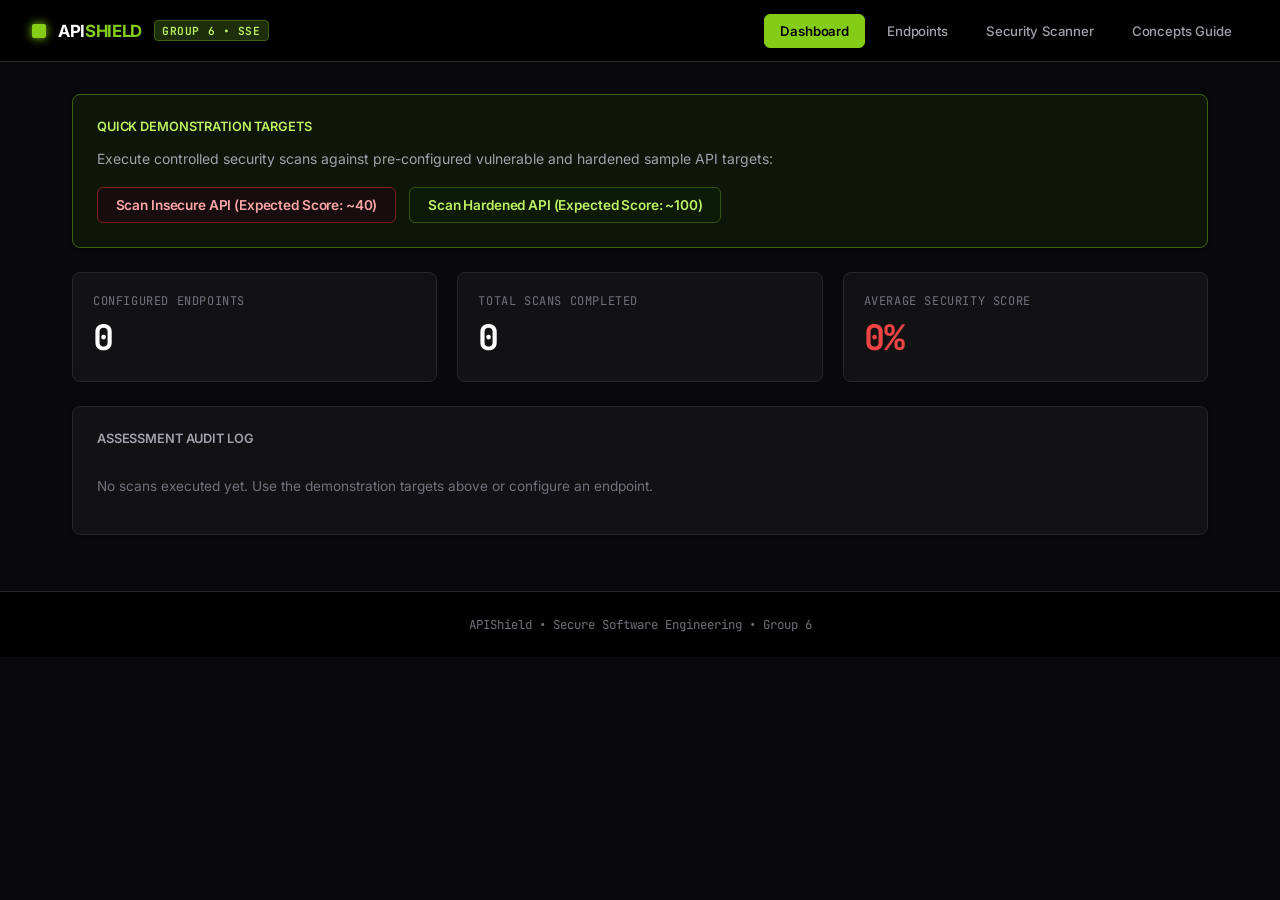
==== commit b6fd598e: "feat: complete APIShield implementation according to SSE PBL synopsis" ====
--- a/static/index.html
+++ b/static/index.html
@@ -5,10 +5,10 @@
   <meta name="viewport" content="width=device-width, initial-scale=1.0">
   <title>APIShield — API Security Testing Platform</title>
   
-  <!-- Inter Font (Full Optical Size & Weight Range) -->
+  <!-- Professional Inter & JetBrains Mono Fonts -->
   <link rel="preconnect" href="https://fonts.googleapis.com">
   <link rel="preconnect" href="https://fonts.gstatic.com" crossorigin>
-  <link href="https://fonts.googleapis.com/css2?family=Inter:ital,opsz,wght@0,14..32,100..900;1,14..32,100..900&display=swap" rel="stylesheet">
+  <link href="https://fonts.googleapis.com/css2?family=Inter:wght@300;400;500;600;700;800&family=JetBrains+Mono:wght@400;500;600&display=swap" rel="stylesheet">
   
   <!-- Offline local React scripts -->
   <script src="/static/js/react.js"></script>
@@ -16,306 +16,276 @@
   
   <style>
     :root {
-      /* Apple-style Pitch Black & Lime Green Palette */
-      --bg-canvas: #000000;
-      --bg-surface: #0e0e11;
-      --bg-surface-elevated: #15151a;
-      --bg-surface-card: #121216;
-      
-      --border-subtle: rgba(255, 255, 255, 0.08);
-      --border-hover: rgba(255, 255, 255, 0.16);
-      --border-active: rgba(255, 255, 255, 0.25);
+      /* Lime Green & Black Palette */
+      --bg-canvas: #09090b;
+      --bg-surface: #121215;
+      --bg-surface-elevated: #18181c;
+      --border-subtle: #27272a;
+      --border-muted: #3f3f46;
       
       --lime-primary: #84cc16;
-      --lime-bright: #a3e635;
+      --lime-hover: #a3e635;
       --lime-text: #bef264;
-      --lime-dark: rgba(132, 204, 22, 0.12);
-      --lime-border: rgba(132, 204, 22, 0.3);
-      --lime-glow: rgba(132, 204, 22, 0.25);
-
-      --text-main: #ffffff;
+      --lime-dark: #1e2e0a;
+      --lime-border: #3f6212;
+      --lime-glow: rgba(132, 204, 22, 0.2);
+
+      --text-main: #f4f4f5;
       --text-muted: #a1a1aa;
       --text-dim: #71717a;
 
       --danger-text: #f87171;
-      --danger-bg: rgba(239, 68, 68, 0.1);
-      --danger-border: rgba(239, 68, 68, 0.3);
+      --danger-bg: #2b1114;
+      --danger-border: #7f1d1d;
 
       --warn-text: #fbbf24;
-      --warn-bg: rgba(245, 158, 11, 0.1);
-      --warn-border: rgba(245, 158, 11, 0.3);
+      --warn-bg: #291a07;
+      --warn-border: #78350f;
 
       --pass-text: #bef264;
-      --pass-bg: rgba(132, 204, 22, 0.1);
-      --pass-border: rgba(132, 204, 22, 0.3);
-    }
-
-    * {
-      box-sizing: border-box;
-      margin: 0;
-      padding: 0;
-      font-family: 'Inter', -apple-system, BlinkMacSystemFont, 'SF Pro Display', 'SF Pro Text', 'Helvetica Neue', sans-serif !important;
-    }
+      --pass-bg: #142308;
+      --pass-border: #365314;
+    }
+
+    * { box-sizing: border-box; margin: 0; padding: 0; }
     
     body {
+      font-family: 'Inter', -apple-system, BlinkMacSystemFont, "Segoe UI", Roboto, sans-serif;
       background-color: var(--bg-canvas);
       color: var(--text-main);
       min-height: 100vh;
       display: flex;
       flex-direction: column;
-      font-feature-settings: 'cv02', 'cv03', 'cv04', 'cv11', 'tnum';
       -webkit-font-smoothing: antialiased;
       -moz-osx-font-smoothing: grayscale;
-      text-rendering: optimizeLegibility;
-    }
-
-    /* Apple-style Frosted Glass Navigation Bar */
+    }
+
     header {
-      background-color: rgba(10, 10, 14, 0.85);
-      backdrop-filter: blur(20px);
-      -webkit-backdrop-filter: blur(20px);
+      background-color: #000000;
       border-bottom: 1px solid var(--border-subtle);
-      padding: 0.9rem 2.25rem;
+      padding: 0.85rem 2rem;
       display: flex;
       justify-content: space-between;
       align-items: center;
       position: sticky;
       top: 0;
-      z-index: 100;
+      z-index: 50;
     }
 
     .brand-container {
       display: flex;
       align-items: center;
-      gap: 0.85rem;
+      gap: 0.75rem;
     }
 
     .brand-mark {
       width: 14px;
       height: 14px;
       background-color: var(--lime-primary);
-      box-shadow: 0 0 14px var(--lime-primary);
-      border-radius: 4px;
+      box-shadow: 0 0 10px var(--lime-primary);
+      border-radius: 2px;
     }
 
     .brand-title {
-      font-size: 1.15rem;
-      font-weight: 800;
-      letter-spacing: -0.04em;
+      font-size: 1.05rem;
+      font-weight: 700;
+      letter-spacing: -0.02em;
       color: #ffffff;
       text-transform: uppercase;
     }
 
     .brand-title span {
       color: var(--lime-primary);
-      font-weight: 800;
     }
 
     .brand-tag {
+      font-family: 'JetBrains Mono', monospace;
       font-size: 0.7rem;
       background-color: var(--lime-dark);
       color: var(--lime-text);
       border: 1px solid var(--lime-border);
-      padding: 0.2rem 0.55rem;
-      border-radius: 980px;
-      font-weight: 700;
-      letter-spacing: 0.02em;
-    }
-
-    /* Apple Pill Segmented Navigation */
-    nav {
-      display: flex;
-      gap: 0.35rem;
-      background: rgba(255, 255, 255, 0.04);
-      padding: 0.3rem;
-      border-radius: 980px;
-      border: 1px solid var(--border-subtle);
-    }
+      padding: 0.15rem 0.45rem;
+      border-radius: 4px;
+      font-weight: 600;
+      letter-spacing: 0.05em;
+    }
+
+    nav { display: flex; gap: 0.35rem; }
 
     .nav-btn {
       background: transparent;
-      border: none;
+      border: 1px solid transparent;
       color: var(--text-muted);
-      padding: 0.45rem 1.05rem;
-      border-radius: 980px;
+      padding: 0.5rem 0.95rem;
+      border-radius: 6px;
       cursor: pointer;
-      font-weight: 600;
+      font-family: 'Inter', sans-serif;
+      font-weight: 500;
       font-size: 0.825rem;
-      letter-spacing: -0.015em;
-      transition: all 0.2s cubic-bezier(0.16, 1, 0.3, 1);
+      letter-spacing: -0.01em;
+      transition: all 0.15s ease-in-out;
     }
 
     .nav-btn:hover {
-      color: #ffffff;
-      background: rgba(255, 255, 255, 0.06);
+      color: var(--text-main);
+      background-color: var(--bg-surface-elevated);
+      border-color: var(--border-subtle);
     }
 
     .nav-btn.active {
       color: #000000;
       background-color: var(--lime-primary);
-      font-weight: 700;
-      box-shadow: 0 2px 10px rgba(132, 204, 22, 0.35);
+      border-color: var(--lime-primary);
+      font-weight: 600;
     }
 
     main {
       flex: 1;
-      padding: 2.25rem;
+      padding: 2rem;
       max-width: 1200px;
       margin: 0 auto;
       width: 100%;
     }
 
-    /* Apple Dark Elevated Cards */
     .card {
-      background: linear-gradient(180deg, #131317 0%, #0e0e12 100%);
+      background-color: var(--bg-surface);
       border: 1px solid var(--border-subtle);
-      border-radius: 14px;
-      padding: 1.75rem;
-      margin-bottom: 1.75rem;
-      box-shadow: 0 8px 30px rgba(0, 0, 0, 0.5);
+      border-radius: 8px;
+      padding: 1.5rem;
+      margin-bottom: 1.5rem;
+      box-shadow: 0 1px 3px rgba(0,0,0,0.5);
     }
 
     .card-title {
-      font-size: 0.825rem;
-      font-weight: 800;
+      font-size: 0.95rem;
+      font-weight: 600;
       letter-spacing: -0.01em;
-      color: var(--text-muted);
-      margin-bottom: 1.25rem;
+      color: #ffffff;
+      margin-bottom: 1rem;
       display: flex;
       align-items: center;
       justify-content: space-between;
       text-transform: uppercase;
+      font-size: 0.8rem;
+      color: var(--text-muted);
     }
 
     .grid-3 {
       display: grid;
       grid-template-columns: repeat(auto-fit, minmax(280px, 1fr));
       gap: 1.25rem;
-      margin-bottom: 1.75rem;
+      margin-bottom: 1.5rem;
     }
 
     .stat-card {
-      background: linear-gradient(180deg, #141418 0%, #0e0e12 100%);
+      background: var(--bg-surface);
       border: 1px solid var(--border-subtle);
-      padding: 1.5rem;
-      border-radius: 14px;
+      padding: 1.25rem;
+      border-radius: 8px;
       display: flex;
       flex-direction: column;
       justify-content: space-between;
-      box-shadow: 0 4px 20px rgba(0, 0, 0, 0.4);
-      transition: transform 0.2s, border-color 0.2s;
-    }
-
-    .stat-card:hover {
-      border-color: var(--border-hover);
-      transform: translateY(-2px);
     }
 
     .stat-lbl {
-      font-size: 0.775rem;
-      color: var(--text-muted);
+      font-family: 'JetBrains Mono', monospace;
+      font-size: 0.75rem;
+      color: var(--text-dim);
       text-transform: uppercase;
-      letter-spacing: 0.02em;
+      letter-spacing: 0.05em;
+    }
+
+    .stat-val {
+      font-size: 2.2rem;
       font-weight: 700;
-    }
-
-    .stat-val {
-      font-size: 2.75rem;
-      font-weight: 800;
-      letter-spacing: -0.05em;
+      letter-spacing: -0.03em;
       color: #ffffff;
-      margin-top: 0.4rem;
-      line-height: 1;
+      margin-top: 0.35rem;
+      font-family: 'JetBrains Mono', monospace;
     }
 
     .stat-val.lime {
       color: var(--lime-primary);
     }
 
-    /* Apple-style Buttons */
     .btn {
       display: inline-flex;
       align-items: center;
       justify-content: center;
-      padding: 0.65rem 1.25rem;
-      border-radius: 10px;
-      font-size: 0.875rem;
-      font-weight: 700;
-      letter-spacing: -0.02em;
+      padding: 0.55rem 1.1rem;
+      border-radius: 6px;
+      font-family: 'Inter', sans-serif;
+      font-size: 0.85rem;
+      font-weight: 600;
+      letter-spacing: -0.01em;
       cursor: pointer;
-      transition: all 0.2s cubic-bezier(0.16, 1, 0.3, 1);
+      transition: all 0.15s ease-in-out;
       border: 1px solid transparent;
       outline: none;
-    }
-
-    .btn:active {
-      transform: scale(0.98);
     }
 
     .btn-primary {
       background-color: var(--lime-primary);
       color: #000000;
       border-color: var(--lime-primary);
-      box-shadow: 0 2px 12px rgba(132, 204, 22, 0.25);
     }
 
     .btn-primary:hover:not(:disabled) {
-      background-color: var(--lime-bright);
-      box-shadow: 0 4px 18px rgba(132, 204, 22, 0.4);
+      background-color: var(--lime-hover);
+      box-shadow: 0 0 12px var(--lime-glow);
     }
 
     .btn-primary:disabled {
-      opacity: 0.5;
+      opacity: 0.6;
       cursor: not-allowed;
     }
 
     .btn-secondary {
-      background-color: rgba(255, 255, 255, 0.06);
+      background-color: var(--bg-surface-elevated);
+      color: var(--text-main);
+      border-color: var(--border-subtle);
+    }
+
+    .btn-secondary:hover {
+      border-color: var(--border-muted);
+      background-color: #222228;
+    }
+
+    .btn-demo-vuln {
+      background-color: #170d0f;
+      color: #fca5a5;
+      border: 1px solid #7f1d1d;
+    }
+
+    .btn-demo-vuln:hover:not(:disabled) {
+      background-color: #2b1114;
+      border-color: #dc2626;
       color: #ffffff;
-      border-color: var(--border-subtle);
-    }
-
-    .btn-secondary:hover {
-      background-color: rgba(255, 255, 255, 0.12);
-      border-color: var(--border-hover);
-    }
-
-    .btn-demo-vuln {
-      background-color: rgba(239, 68, 68, 0.1);
-      color: #fca5a5;
-      border: 1px solid rgba(239, 68, 68, 0.3);
-    }
-
-    .btn-demo-vuln:hover:not(:disabled) {
-      background-color: rgba(239, 68, 68, 0.2);
-      border-color: #ef4444;
-      color: #ffffff;
     }
 
     .btn-demo-sec {
-      background-color: rgba(132, 204, 22, 0.1);
+      background-color: #0c1a06;
       color: #bef264;
-      border: 1px solid rgba(132, 204, 22, 0.3);
+      border: 1px solid #365314;
     }
 
     .btn-demo-sec:hover:not(:disabled) {
-      background-color: rgba(132, 204, 22, 0.2);
+      background-color: #162f0a;
       border-color: var(--lime-primary);
       color: #ffffff;
     }
 
     .btn-danger {
-      background-color: rgba(239, 68, 68, 0.1);
+      background-color: #1f1214;
       color: var(--danger-text);
       border-color: var(--danger-border);
     }
 
     .btn-danger:hover {
-      background-color: rgba(239, 68, 68, 0.25);
+      background-color: #3b1419;
       color: #ffffff;
     }
 
-    /* Apple-style Tables */
     table {
       width: 100%;
       border-collapse: collapse;
@@ -323,34 +293,31 @@
     }
 
     th {
-      padding: 0.85rem 1.15rem;
+      padding: 0.75rem 1rem;
       border-bottom: 1px solid var(--border-subtle);
       color: var(--text-dim);
-      font-size: 0.725rem;
+      font-family: 'JetBrains Mono', monospace;
+      font-size: 0.72rem;
       text-transform: uppercase;
-      letter-spacing: 0.04em;
-      font-weight: 800;
+      letter-spacing: 0.05em;
     }
 
     td {
-      padding: 1rem 1.15rem;
-      border-bottom: 1px solid rgba(255, 255, 255, 0.04);
-      font-size: 0.9rem;
-      font-weight: 500;
-      letter-spacing: -0.01em;
+      padding: 0.85rem 1rem;
+      border-bottom: 1px solid #1c1c21;
+      font-size: 0.875rem;
     }
 
     tr:last-child td { border-bottom: none; }
 
-    /* Apple-style Pill Badges */
     .badge {
-      display: inline-flex;
-      align-items: center;
-      padding: 0.25rem 0.65rem;
-      border-radius: 980px;
-      font-size: 0.725rem;
-      font-weight: 800;
-      letter-spacing: 0.02em;
+      display: inline-block;
+      padding: 0.2rem 0.5rem;
+      border-radius: 4px;
+      font-family: 'JetBrains Mono', monospace;
+      font-size: 0.7rem;
+      font-weight: 600;
+      letter-spacing: 0.05em;
       text-transform: uppercase;
     }
 
@@ -373,100 +340,91 @@
     }
 
     .badge-CRITICAL {
-      background: rgba(220, 38, 38, 0.2);
-      color: #fca5a5;
-      border: 1px solid rgba(220, 38, 38, 0.5);
+      background: #7f1d1d;
+      color: #fecaca;
+      border: 1px solid #991b1b;
     }
 
     .badge-HIGH {
-      background: rgba(234, 88, 12, 0.2);
-      color: #fdba74;
-      border: 1px solid rgba(234, 88, 12, 0.5);
+      background: #7c2d12;
+      color: #fed7aa;
+      border: 1px solid #9a3412;
     }
 
     .badge-MEDIUM {
-      background: rgba(217, 119, 6, 0.2);
-      color: #fde047;
-      border: 1px solid rgba(217, 119, 6, 0.5);
+      background: #713f12;
+      color: #fef08a;
+      border: 1px solid #854d0e;
     }
 
     .badge-LOW {
-      background: rgba(132, 204, 22, 0.15);
+      background: #1e2e0a;
       color: #bef264;
-      border: 1px solid var(--lime-border);
-    }
-
-    /* Apple-style Forms */
-    .form-group { margin-bottom: 1.25rem; }
+      border: 1px solid #365314;
+    }
+
+    .form-group { margin-bottom: 1.15rem; }
 
     label {
       display: block;
       font-size: 0.8rem;
-      font-weight: 700;
-      letter-spacing: -0.01em;
+      font-weight: 500;
       color: var(--text-muted);
-      margin-bottom: 0.45rem;
+      margin-bottom: 0.4rem;
     }
 
     input, select {
       width: 100%;
-      padding: 0.75rem 1rem;
-      background: #070709;
+      padding: 0.65rem 0.85rem;
+      background: #000000;
       border: 1px solid var(--border-subtle);
-      border-radius: 10px;
+      border-radius: 6px;
       color: #ffffff;
-      font-size: 0.9rem;
-      font-weight: 500;
-      letter-spacing: -0.01em;
-      transition: all 0.2s;
+      font-family: 'Inter', sans-serif;
+      font-size: 0.875rem;
+      transition: border-color 0.15s;
     }
 
     input:focus, select:focus {
       outline: none;
       border-color: var(--lime-primary);
-      box-shadow: 0 0 0 3px var(--lime-dark);
-      background: #0a0a0e;
-    }
-
-    /* Apple Score Gauge Banner */
+      box-shadow: 0 0 0 1px var(--lime-primary);
+    }
+
     .score-banner {
       display: flex;
       align-items: center;
-      gap: 2.25rem;
-      background: linear-gradient(180deg, #131318 0%, #0c0c0f 100%);
+      gap: 2rem;
+      background: #000000;
       border: 1px solid var(--border-subtle);
-      border-radius: 16px;
-      padding: 2rem;
-      margin-bottom: 1.75rem;
-      box-shadow: 0 8px 32px rgba(0, 0, 0, 0.6);
+      border-radius: 8px;
+      padding: 1.75rem;
+      margin-bottom: 1.5rem;
     }
 
     .score-circle {
-      width: 110px;
-      height: 110px;
+      width: 100px;
+      height: 100px;
       border-radius: 50%;
       display: flex;
       flex-direction: column;
       align-items: center;
       justify-content: center;
-      font-size: 2.4rem;
-      font-weight: 900;
-      letter-spacing: -0.06em;
-      border: 4px solid;
-      background: #060608;
+      font-family: 'JetBrains Mono', monospace;
+      font-size: 1.85rem;
+      font-weight: 800;
+      border: 3px solid;
+      background: #09090b;
       flex-shrink: 0;
-      line-height: 1;
-    }
-
-    /* Apple Health style Finding Cards */
+    }
+
     .finding-card {
-      background: linear-gradient(180deg, #111115 0%, #0c0c0f 100%);
+      background: #0b0b0e;
       border: 1px solid var(--border-subtle);
-      border-left: 4px solid;
-      border-radius: 12px;
-      padding: 1.25rem;
-      margin-bottom: 1rem;
-      box-shadow: 0 2px 10px rgba(0, 0, 0, 0.3);
+      border-left: 3px solid;
+      border-radius: 6px;
+      padding: 1.1rem;
+      margin-bottom: 0.85rem;
     }
 
     .finding-card.FAIL { border-left-color: var(--danger-text); }
@@ -477,41 +435,37 @@
       display: flex;
       justify-content: space-between;
       align-items: center;
-      margin-bottom: 0.6rem;
+      margin-bottom: 0.5rem;
     }
 
     .finding-title {
-      font-weight: 700;
-      font-size: 1rem;
-      letter-spacing: -0.02em;
+      font-weight: 600;
+      font-size: 0.95rem;
       color: #ffffff;
     }
 
     .finding-detail {
-      font-size: 0.875rem;
+      font-size: 0.85rem;
       color: var(--text-muted);
-      margin-bottom: 0.75rem;
-      line-height: 1.55;
-      font-weight: 400;
+      margin-bottom: 0.65rem;
+      line-height: 1.5;
     }
 
     .finding-remedy {
-      font-size: 0.825rem;
-      background: rgba(132, 204, 22, 0.06);
+      font-size: 0.8rem;
+      background: rgba(132, 204, 22, 0.05);
       border: 1px solid var(--lime-border);
       color: var(--lime-text);
-      padding: 0.75rem 1rem;
-      border-radius: 8px;
-      line-height: 1.5;
-      font-weight: 500;
+      padding: 0.65rem 0.85rem;
+      border-radius: 4px;
+      line-height: 1.45;
     }
 
     footer {
       text-align: center;
-      padding: 1.75rem;
-      font-size: 0.8rem;
-      font-weight: 600;
-      letter-spacing: -0.01em;
+      padding: 1.5rem;
+      font-size: 0.775rem;
+      font-family: 'JetBrains Mono', monospace;
       color: var(--text-dim);
       border-top: 1px solid var(--border-subtle);
       background-color: #000000;
@@ -620,7 +574,7 @@
               "API",
               h("span", null, "Shield")
             ),
-            h("span", { className: "brand-tag" }, "SECURITY PLATFORM")
+            h("span", { className: "brand-tag" }, "GROUP 6 • SSE")
           ),
           h("nav", null,
             h("button", {
@@ -649,10 +603,10 @@
           : 0;
 
         return h("div", null,
-          h("div", { className: "card", style: { border: "1px solid var(--lime-border)", background: "linear-gradient(180deg, #121c0b 0%, #0b1107 100%)" } },
-            h("div", { className: "card-title", style: { color: "var(--lime-text)", fontWeight: 800 } }, "Quick Demonstration Targets"),
-            h("p", { style: { color: "var(--text-muted)", marginBottom: "1.25rem", fontSize: "0.9rem", fontWeight: 500, letterSpacing: "-0.01em" } },
-              "Execute automated security evaluations against built-in vulnerable and hardened targets:"
+          h("div", { className: "card", style: { border: "1px solid var(--lime-border)", background: "#0e1509" } },
+            h("div", { className: "card-title", style: { color: "var(--lime-text)" } }, "Quick Demonstration Targets"),
+            h("p", { style: { color: "var(--text-muted)", marginBottom: "1.25rem", fontSize: "0.875rem" } },
+              "Execute controlled security scans against pre-configured vulnerable and hardened sample API targets:"
             ),
             h("div", { style: { display: "flex", gap: "0.85rem", flexWrap: "wrap" } },
               h("button", {
@@ -663,7 +617,7 @@
                   if (vuln) handleRunScan(vuln.id);
                   else alert("Vulnerable endpoint not located.");
                 }
-              }, loading ? "Executing Assessment..." : "Scan Insecure API (Score: ~40)"),
+              }, loading ? "Executing Assessment..." : "Scan Insecure API (Expected Score: ~40)"),
               h("button", {
                 className: "btn btn-demo-sec",
                 disabled: loading,
@@ -672,7 +626,7 @@
                   if (sec) handleRunScan(sec.id);
                   else alert("Secure endpoint not located.");
                 }
-              }, loading ? "Executing Assessment..." : "Scan Hardened API (Score: ~100)")
+              }, loading ? "Executing Assessment..." : "Scan Hardened API (Expected Score: ~100)")
             )
           ),
           
@@ -697,26 +651,26 @@
           h("div", { className: "card" },
             h("div", { className: "card-title" }, "Assessment Audit Log"),
             reports.length === 0 
-              ? h("p", { style: { color: "var(--text-dim)", padding: "1.5rem 0", fontSize: "0.9rem", fontWeight: 500 } }, "No scans executed yet. Use the demonstration targets above or configure an endpoint.")
+              ? h("p", { style: { color: "var(--text-dim)", padding: "1rem 0", fontSize: "0.85rem" } }, "No scans executed yet. Use the demonstration targets above or configure an endpoint.")
               : h("table", null,
                   h("thead", null,
                     h("tr", null,
                       h("th", null, "Target Endpoint"),
                       h("th", null, "Score"),
                       h("th", null, "Risk Level"),
-                      h("th", null, "Passed / Failed / Warned"),
+                      h("th", null, "Pass / Fail / Warn"),
                       h("th", null, "Timestamp"),
                       h("th", null, "Action")
                     )
                   ),
                   h("tbody", null,
                     reports.map(r => h("tr", { key: r.id },
-                      h("td", null, h("span", { style: { fontWeight: 700, color: "#ffffff", letterSpacing: "-0.01em" } }, r.endpoint_name)),
+                      h("td", null, h("span", { style: { fontWeight: 600, color: "#ffffff" } }, r.endpoint_name)),
                       h("td", null,
                         h("span", {
                           style: {
-                            fontWeight: 800,
-                            letterSpacing: "-0.02em",
+                            fontFamily: "'JetBrains Mono', monospace",
+                            fontWeight: 700,
                             color: r.score >= 80 ? "var(--lime-primary)" : r.score >= 50 ? "var(--warn-text)" : "var(--danger-text)"
                           }
                         }, `${r.score} / 100`)
@@ -727,17 +681,17 @@
                         }, r.risk_level)
                       ),
                       h("td", null,
-                        h("span", { style: { fontWeight: 700, color: "var(--lime-text)" } }, `${r.passed_tests}P`),
+                        h("span", { style: { fontFamily: "'JetBrains Mono', monospace", color: "var(--lime-text)" } }, `${r.passed_tests}P`),
                         "  ",
-                        h("span", { style: { fontWeight: 700, color: "var(--danger-text)" } }, `${r.failed_tests}F`),
+                        h("span", { style: { fontFamily: "'JetBrains Mono', monospace", color: "var(--danger-text)" } }, `${r.failed_tests}F`),
                         "  ",
-                        h("span", { style: { fontWeight: 700, color: "var(--warn-text)" } }, `${r.warn_tests}W`)
+                        h("span", { style: { fontFamily: "'JetBrains Mono', monospace", color: "var(--warn-text)" } }, `${r.warn_tests}W`)
                       ),
-                      h("td", { style: { color: "var(--text-dim)", fontWeight: 500, fontSize: "0.8rem" } }, r.created_at),
+                      h("td", { style: { color: "var(--text-dim)", fontFamily: "'JetBrains Mono', monospace", fontSize: "0.75rem" } }, r.created_at),
                       h("td", null,
                         h("button", {
                           className: "btn btn-secondary",
-                          style: { padding: "0.35rem 0.8rem", fontSize: "0.775rem", borderRadius: "8px" },
+                          style: { padding: "0.3rem 0.65rem", fontSize: "0.75rem" },
                           onClick: () => {
                             setActiveReport(r);
                             setTab("scanner");
@@ -756,7 +710,7 @@
           h("div", { className: "card" },
             h("div", { className: "card-title" }, "Register Target Endpoint"),
             h("form", { onSubmit: handleAddEndpoint },
-              h("div", { style: { display: "grid", gridTemplateColumns: "1fr 1fr", gap: "1.25rem" } },
+              h("div", { style: { display: "grid", gridTemplateColumns: "1fr 1fr", gap: "1rem" } },
                 h("div", { className: "form-group" },
                   h("label", null, "Target Name:"),
                   h("input", {
@@ -776,7 +730,7 @@
                   })
                 )
               ),
-              h("div", { style: { display: "grid", gridTemplateColumns: "1fr 1fr 1fr", gap: "1.25rem" } },
+              h("div", { style: { display: "grid", gridTemplateColumns: "1fr 1fr 1fr", gap: "1rem" } },
                 h("div", { className: "form-group" },
                   h("label", null, "HTTP Method:"),
                   h("select", {
@@ -827,19 +781,19 @@
               ),
               h("tbody", null,
                 endpoints.map(ep => h("tr", { key: ep.id },
-                  h("td", null, h("span", { style: { fontWeight: 700, color: "#ffffff", letterSpacing: "-0.01em" } }, ep.name)),
-                  h("td", null, h("span", { className: "badge", style: { background: "rgba(255,255,255,0.06)", color: "#ffffff", border: "1px solid rgba(255,255,255,0.12)" } }, ep.method)),
-                  h("td", { style: { fontWeight: 600, color: "var(--lime-text)", fontSize: "0.85rem", letterSpacing: "-0.02em" } }, ep.url),
-                  h("td", { style: { textTransform: "capitalize", color: "var(--text-muted)", fontWeight: 500 } }, ep.auth_type),
+                  h("td", null, h("span", { style: { fontWeight: 600, color: "#ffffff" } }, ep.name)),
+                  h("td", null, h("span", { className: "badge", style: { background: "#1c1c21", color: "#a1a1aa", border: "1px solid #27272a" } }, ep.method)),
+                  h("td", { style: { fontFamily: "'JetBrains Mono', monospace", color: "var(--lime-text)", fontSize: "0.8rem" } }, ep.url),
+                  h("td", { style: { textTransform: "capitalize", color: "var(--text-muted)" } }, ep.auth_type),
                   h("td", null,
                     h("button", {
                       className: "btn btn-primary",
-                      style: { padding: "0.3rem 0.75rem", marginRight: "0.5rem", fontSize: "0.775rem", borderRadius: "8px" },
+                      style: { padding: "0.25rem 0.65rem", marginRight: "0.5rem", fontSize: "0.75rem" },
                       onClick: () => handleRunScan(ep.id)
                     }, "Scan"),
                     h("button", {
                       className: "btn btn-danger",
-                      style: { padding: "0.3rem 0.75rem", fontSize: "0.775rem", borderRadius: "8px" },
+                      style: { padding: "0.25rem 0.65rem", fontSize: "0.75rem" },
                       onClick: () => handleDeleteEndpoint(ep.id)
                     }, "Remove")
                   )
@@ -866,7 +820,7 @@
               ),
               h("button", {
                 className: "btn btn-primary",
-                style: { padding: "0.8rem 1.85rem", fontSize: "0.925rem" },
+                style: { padding: "0.7rem 1.6rem" },
                 disabled: loading || !scanTargetId,
                 onClick: () => handleRunScan(scanTargetId)
               }, loading ? "Executing Security Engine..." : "Execute Security Assessment")
@@ -880,23 +834,23 @@
                 style: {
                   borderColor: activeReport.score >= 80 ? "var(--lime-primary)" : activeReport.score >= 50 ? "var(--warn-text)" : "var(--danger-text)",
                   color: activeReport.score >= 80 ? "var(--lime-primary)" : activeReport.score >= 50 ? "var(--warn-text)" : "var(--danger-text)",
-                  boxShadow: activeReport.score >= 80 ? "0 0 24px rgba(132, 204, 22, 0.3)" : "none"
+                  boxShadow: activeReport.score >= 80 ? "0 0 15px rgba(132, 204, 22, 0.2)" : "none"
                 }
               },
                 activeReport.score,
-                h("span", { style: { fontSize: "0.625rem", color: "var(--text-dim)", fontWeight: 800, letterSpacing: "0.05em", marginTop: "4px" } }, "SCORE")
+                h("span", { style: { fontSize: "0.6rem", color: "var(--text-dim)", fontFamily: "'Inter', sans-serif" } }, "SCORE")
               ),
               h("div", { style: { flex: 1 } },
-                h("div", { style: { display: "flex", alignItems: "center", gap: "0.75rem", marginBottom: "0.4rem" } },
-                  h("h2", { style: { fontSize: "1.4rem", fontWeight: 800, letterSpacing: "-0.03em" } }, activeReport.endpoint_name),
+                h("div", { style: { display: "flex", alignItems: "center", gap: "0.75rem", marginBottom: "0.35rem" } },
+                  h("h2", { style: { fontSize: "1.25rem", fontWeight: 700, letterSpacing: "-0.02em" } }, activeReport.endpoint_name),
                   h("span", {
                     className: `badge badge-${activeReport.risk_level === 'LOW' ? 'LOW' : activeReport.risk_level === 'MEDIUM' ? 'MEDIUM' : 'CRITICAL'}`
                   }, `${activeReport.risk_level} RISK`)
                 ),
-                h("div", { style: { color: "var(--lime-text)", fontWeight: 600, fontSize: "0.875rem", letterSpacing: "-0.02em", marginBottom: "0.75rem" } },
+                h("div", { style: { color: "var(--lime-text)", fontFamily: "'JetBrains Mono', monospace", fontSize: "0.825rem", marginBottom: "0.65rem" } },
                   activeReport.endpoint_url
                 ),
-                h("div", { style: { display: "flex", gap: "1.5rem", fontSize: "0.825rem", fontWeight: 700 } },
+                h("div", { style: { display: "flex", gap: "1.25rem", fontSize: "0.8rem", fontFamily: "'JetBrains Mono', monospace" } },
                   h("span", { style: { color: "var(--lime-text)" } }, `Passed: ${activeReport.passed_tests}`),
                   h("span", { style: { color: "var(--danger-text)" } }, `Failed: ${activeReport.failed_tests}`),
                   h("span", { style: { color: "var(--warn-text)" } }, `Warnings: ${activeReport.warn_tests}`)
@@ -912,14 +866,14 @@
               },
                 h("div", { className: "finding-header" },
                   h("div", { className: "finding-title" }, f.test_name),
-                  h("div", { style: { display: "flex", gap: "0.45rem" } },
+                  h("div", { style: { display: "flex", gap: "0.4rem" } },
                     h("span", { className: `badge badge-${f.status}` }, f.status),
                     h("span", { className: `badge badge-${f.severity}` }, f.severity)
                   )
                 ),
                 h("div", { className: "finding-detail" }, f.detail),
                 h("div", { className: "finding-remedy" },
-                  h("strong", { style: { color: "#ffffff", fontWeight: 700 } }, "Remediation Recommendation: "),
+                  h("strong", { style: { color: "#ffffff" } }, "Remediation Recommendation: "),
                   f.remediation
                 )
               ))
@@ -932,37 +886,48 @@
         return h("div", null,
           h("div", { className: "card" },
             h("div", { className: "card-title" }, "Secure Software Engineering (SSE) Core Principles"),
-            h("div", { style: { lineHeight: 1.6, fontSize: "0.925rem", color: "var(--text-muted)", fontWeight: 400 } },
-              h("p", { style: { marginBottom: "1.25rem" } },
+            h("div", { style: { lineHeight: 1.6, fontSize: "0.9rem", color: "var(--text-muted)" } },
+              h("p", { style: { marginBottom: "1rem" } },
                 "This platform integrates systematic verification across the ",
-                h("strong", { style: { color: "#ffffff", fontWeight: 700 } }, "Secure Software Development Life Cycle (Secure SDLC)"),
+                h("strong", { style: { color: "#ffffff" } }, "Secure Software Development Life Cycle (Secure SDLC)"),
                 " targeting the OWASP API Top 10 vulnerabilities:"
               ),
-              h("div", { style: { display: "grid", gridTemplateColumns: "1fr 1fr", gap: "1.25rem", marginTop: "1rem" } },
-                h("div", { style: { background: "rgba(255, 255, 255, 0.03)", border: "1px solid var(--border-subtle)", padding: "1.25rem", borderRadius: "12px" } },
-                  h("div", { style: { color: "var(--lime-primary)", fontWeight: 800, marginBottom: "0.45rem", fontSize: "0.9rem", letterSpacing: "-0.01em" } }, "Authentication & Access Control"),
-                  h("p", { style: { fontSize: "0.825rem", color: "var(--text-muted)", lineHeight: 1.55 } },
+              h("div", { style: { display: "grid", gridTemplateColumns: "1fr 1fr", gap: "1rem", marginTop: "1rem" } },
+                h("div", { style: { background: "#0b0b0e", border: "1px solid var(--border-subtle)", padding: "1rem", borderRadius: "6px" } },
+                  h("div", { style: { color: "var(--lime-primary)", fontWeight: 600, marginBottom: "0.35rem", fontSize: "0.85rem" } }, "Authentication & Access Control"),
+                  h("p", { style: { fontSize: "0.8rem", color: "var(--text-muted)" } },
                     "Prevents Broken Object Level Authorization & Broken Authentication by enforcing valid Bearer tokens and denying unauthenticated access."
                   )
                 ),
-                h("div", { style: { background: "rgba(255, 255, 255, 0.03)", border: "1px solid var(--border-subtle)", padding: "1.25rem", borderRadius: "12px" } },
-                  h("div", { style: { color: "var(--lime-primary)", fontWeight: 800, marginBottom: "0.45rem", fontSize: "0.9rem", letterSpacing: "-0.01em" } }, "Input Sanitization & Output Encoding"),
-                  h("p", { style: { fontSize: "0.825rem", color: "var(--text-muted)", lineHeight: 1.55 } },
+                h("div", { style: { background: "#0b0b0e", border: "1px solid var(--border-subtle)", padding: "1rem", borderRadius: "6px" } },
+                  h("div", { style: { color: "var(--lime-primary)", fontWeight: 600, marginBottom: "0.35rem", fontSize: "0.85rem" } }, "Input Sanitization & Output Encoding"),
+                  h("p", { style: { fontSize: "0.8rem", color: "var(--text-muted)" } },
                     "Neutralizes SQL Injection and Cross-Site Scripting (XSS) via parameter binding and HTML entity escaping."
                   )
                 ),
-                h("div", { style: { background: "rgba(255, 255, 255, 0.03)", border: "1px solid var(--border-subtle)", padding: "1.25rem", borderRadius: "12px" } },
-                  h("div", { style: { color: "var(--lime-primary)", fontWeight: 800, marginBottom: "0.45rem", fontSize: "0.9rem", letterSpacing: "-0.01em" } }, "Rate Limiting & Anti-Abuse"),
-                  h("p", { style: { fontSize: "0.825rem", color: "var(--text-muted)", lineHeight: 1.55 } },
+                h("div", { style: { background: "#0b0b0e", border: "1px solid var(--border-subtle)", padding: "1rem", borderRadius: "6px" } },
+                  h("div", { style: { color: "var(--lime-primary)", fontWeight: 600, marginBottom: "0.35rem", fontSize: "0.85rem" } }, "Rate Limiting & Anti-Abuse"),
+                  h("p", { style: { fontSize: "0.8rem", color: "var(--text-muted)" } },
                     "Mitigates denial-of-service and automated brute-force attacks by returning HTTP 429 upon request burst thresholds."
                   )
                 ),
-                h("div", { style: { background: "rgba(255, 255, 255, 0.03)", border: "1px solid var(--border-subtle)", padding: "1.25rem", borderRadius: "12px" } },
-                  h("div", { style: { color: "var(--lime-primary)", fontWeight: 800, marginBottom: "0.45rem", fontSize: "0.9rem", letterSpacing: "-0.01em" } }, "Defense in Depth & Header Hardening"),
-                  h("p", { style: { fontSize: "0.825rem", color: "var(--text-muted)", lineHeight: 1.55 } },
+                h("div", { style: { background: "#0b0b0e", border: "1px solid var(--border-subtle)", padding: "1rem", borderRadius: "6px" } },
+                  h("div", { style: { color: "var(--lime-primary)", fontWeight: 600, marginBottom: "0.35rem", fontSize: "0.85rem" } }, "Defense in Depth & Header Hardening"),
+                  h("p", { style: { fontSize: "0.8rem", color: "var(--text-muted)" } },
                     "Deploys protective browser headers (Content-Security-Policy, X-Frame-Options, X-Content-Type-Options) to minimize attack surface."
                   )
                 )
+              )
+            )
+          ),
+          h("div", { className: "card" },
+            h("div", { className: "card-title" }, "Academic Project Credentials"),
+            h("table", null,
+              h("tbody", null,
+                h("tr", null, h("td", { style: { color: "var(--text-dim)", width: "220px" } }, "Course"), h("td", { style: { color: "#ffffff", fontWeight: 500 } }, "Secure Software Engineering (26B11CS219)")),
+                h("tr", null, h("td", { style: { color: "var(--text-dim)" } }, "Program"), h("td", { style: { color: "#ffffff" } }, "B.Tech in Computer Science and Engineering (Cybersecurity), Semester 3")),
+                h("tr", null, h("td", { style: { color: "var(--text-dim)" } }, "Institution"), h("td", { style: { color: "#ffffff" } }, "Jaypee Institute of Information Technology, Noida")),
+                h("tr", null, h("td", { style: { color: "var(--text-dim)" } }, "Group Members"), h("td", { style: { color: "#ffffff" } }, "Shambhavi Singh (049), Labhansh Vashisht (050), Mohd. Nauman Ali (060), Kartik Virmani (039)"))
               )
             )
           )
@@ -978,7 +943,7 @@
           tab === "viva" && renderViva()
         ),
         h("footer", null,
-          "APIShield — Automated API Security Testing & Vulnerability Assessment Platform"
+          "APIShield • Secure Software Engineering • Group 6"
         )
       );
     }
